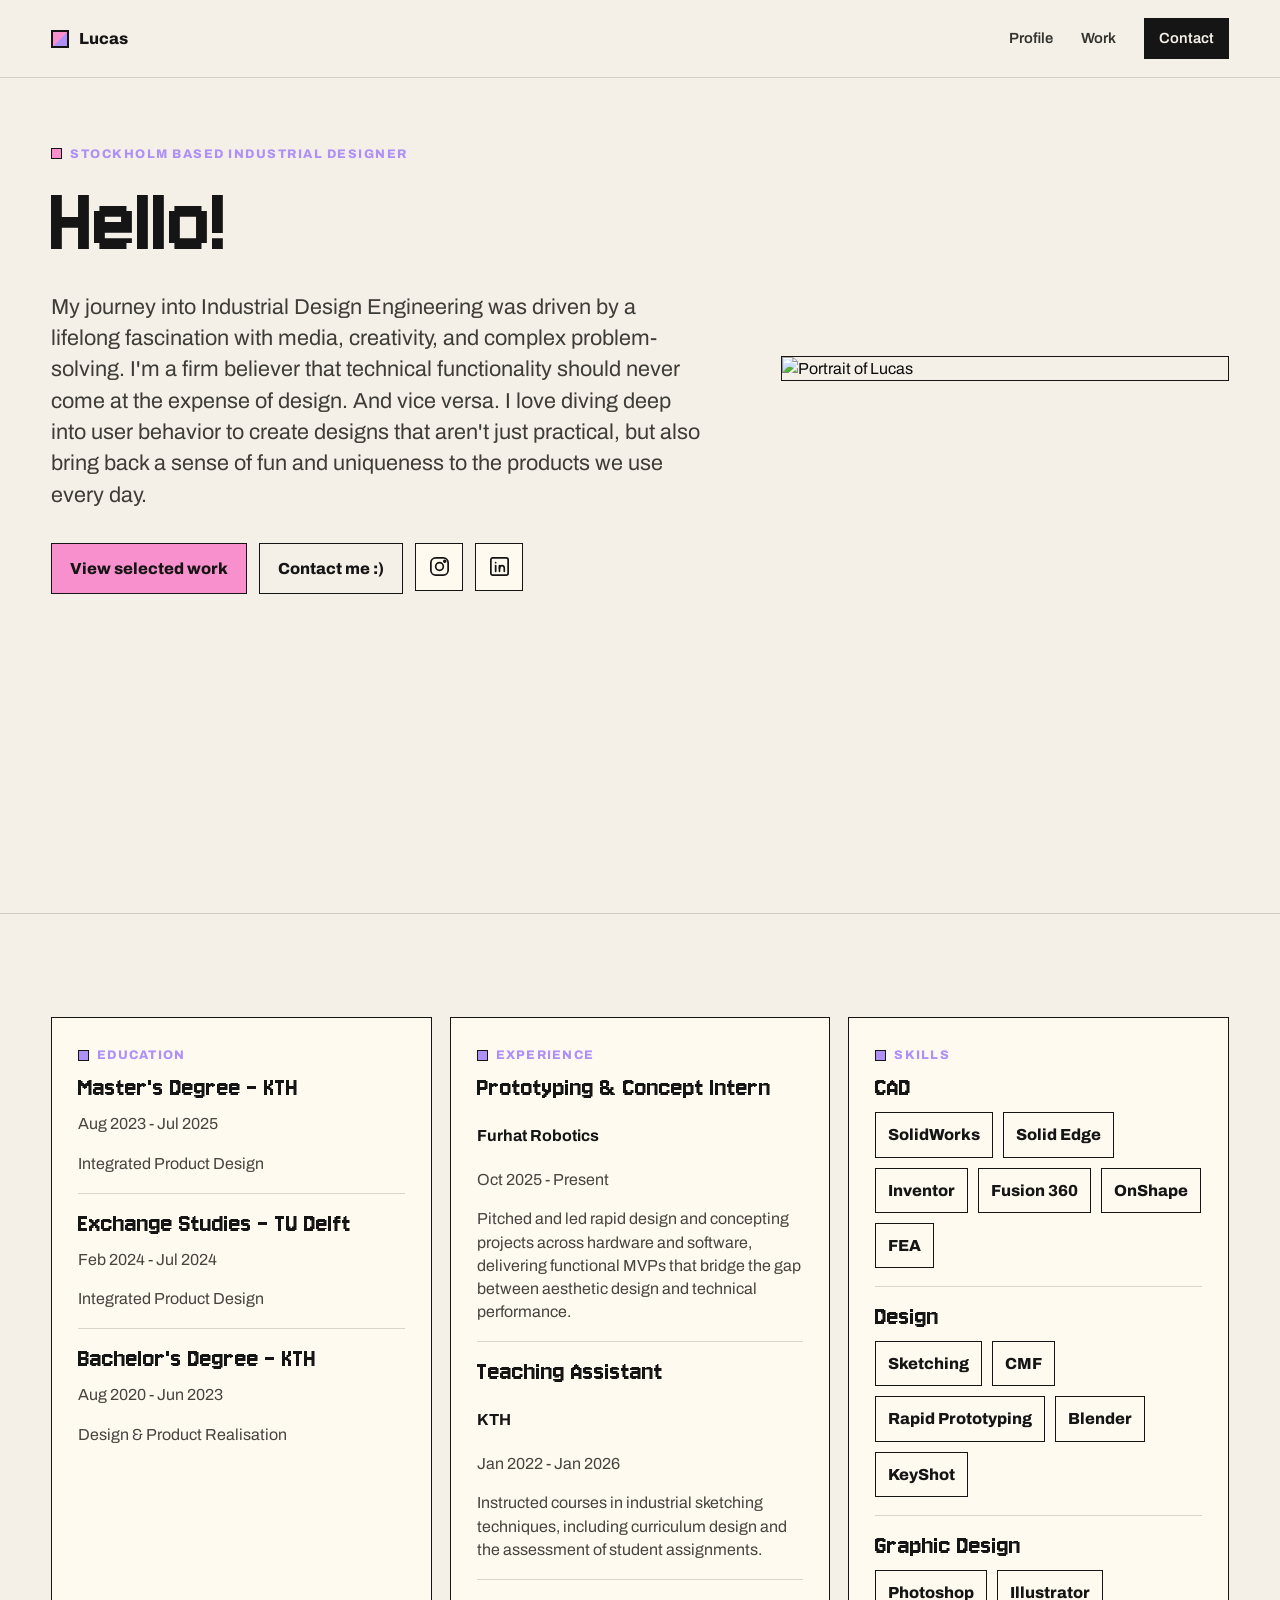
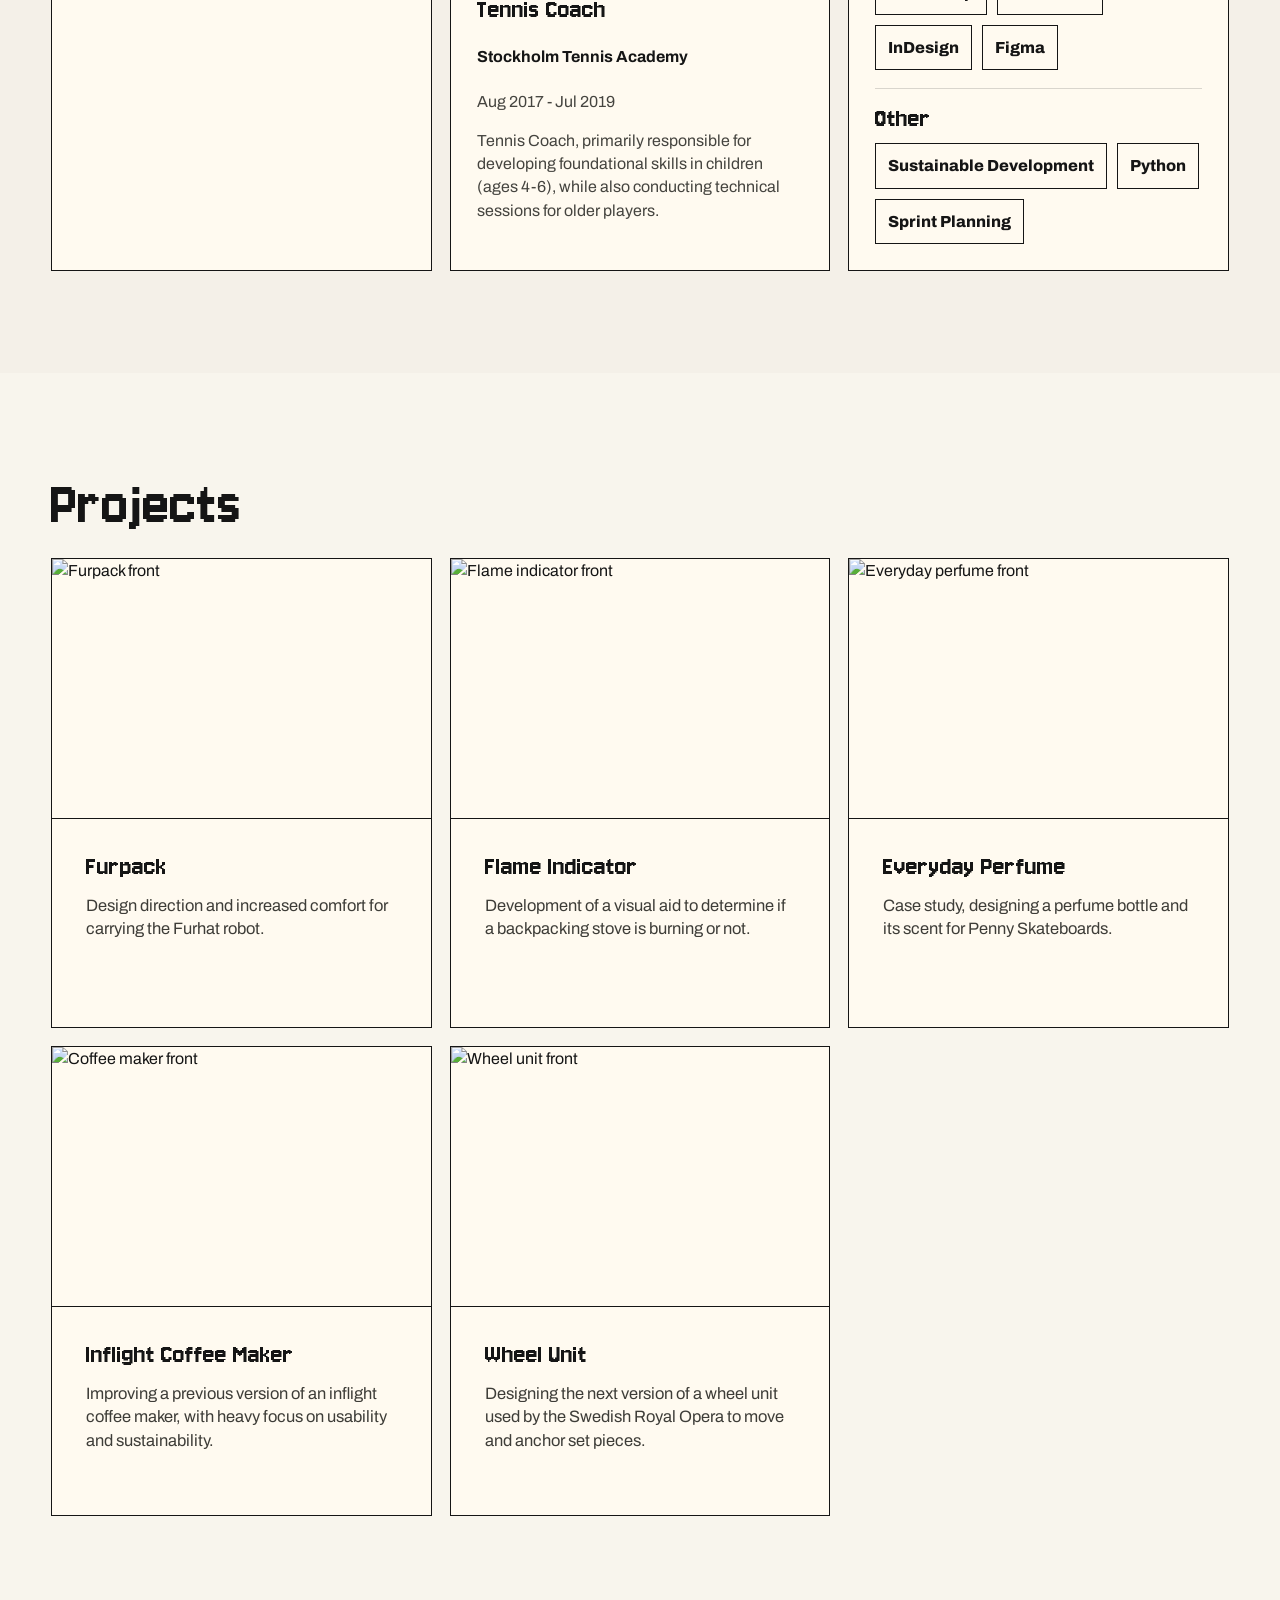
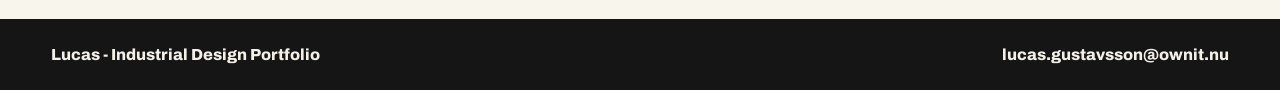
==== index.html @ bdc06ed4 "Add files via upload" ====
<!DOCTYPE html>
<html lang="en">
<head>
  <meta charset="UTF-8">
  <meta name="viewport" content="width=device-width, initial-scale=1.0">
  <title>Lucas | Industrial Design Portfolio</title>
  <meta name="description" content="Industrial design portfolio for Lucas, focused on product strategy, prototyping, CMF, manufacturability, and human-centered design.">
  <link rel="preconnect" href="https://fonts.googleapis.com">
  <link rel="preconnect" href="https://fonts.gstatic.com" crossorigin>
  <link href="https://fonts.googleapis.com/css2?family=Archivo:wght@400;500;600;700;800&family=Instrument+Serif:ital@0;1&family=Jersey+10&display=swap" rel="stylesheet">
  <link rel="stylesheet" href="style.css">
</head>
<body>
  <!-- Header: change the name, nav links, and contact email here. -->
  <header class="site-header" aria-label="Main navigation">
    <a class="brand" href="#top" aria-label="Lucas portfolio home">
      <span class="brand-mark"></span>
      Lucas
    </a>
    <nav>
      <a href="#profile">Profile</a>
      <a href="#work">Work</a>
      <a href="mailto:lucas.gustavsson@ownit.nu" class="nav-action">Contact</a>
    </nav>
  </header>

  <main id="top">
    <!-- Hero: main first impression. Edit the title, intro text, buttons, and portrait image here. -->
    <section class="hero" aria-labelledby="hero-title">
      <div class="hero-grid">
        <div class="hero-copy">
          <p class="eyebrow">Stockholm based industrial designer</p>
          <h1 id="hero-title">Hello!</h1>
          <p class="hero-text">
            My journey into Industrial Design Engineering was driven by a lifelong fascination with media,
            creativity, and complex problem-solving. I'm a firm believer that technical functionality should never
            come at the expense of design. And vice versa. I love diving deep into user behavior to create designs
            that aren't just practical, but also bring back a sense of fun and uniqueness to the products we use
            every day.
          </p>
          <div class="hero-actions" aria-label="Primary actions">
            <a class="button primary" href="#work">View selected work</a>
            <a class="button secondary" href="mailto:lucas.gustavsson@ownit.nu">Contact me :)</a>
            <!-- Social icons: replace href values with your real Instagram and LinkedIn URLs. -->
            <a class="icon-link" href="https://www.instagram.com/designswithlucas" target="_blank" rel="noreferrer" aria-label="Instagram profile">
              <svg viewBox="0 0 24 24" aria-hidden="true">
                <rect x="3" y="3" width="18" height="18" rx="5"></rect>
                <circle cx="12" cy="12" r="4"></circle>
                <circle cx="17.5" cy="6.5" r="1"></circle>
              </svg>
            </a>
            <a class="icon-link" href="https://www.linkedin.com/in/lucasgustavsson" target="_blank" rel="noreferrer" aria-label="LinkedIn profile">
              <svg viewBox="0 0 24 24" aria-hidden="true">
                <rect x="3" y="3" width="18" height="18" rx="2"></rect>
                <path d="M8 11v6"></path>
                <path d="M8 8v.01"></path>
                <path d="M12 17v-6"></path>
                <path d="M12 13.8c0-1.8 1.1-2.8 2.6-2.8 1.6 0 2.4 1 2.4 2.8V17"></path>
              </svg>
            </a>
          </div>
        </div>

        <figure class="portrait-stage">
          <img src="images/me.png" alt="Portrait of Lucas" class="portrait">
        </figure>
      </div>
    </section>

    <!-- Profile: duplicate or delete .resume-entry blocks to change education/experience items. -->
    <section class="profile-section" id="profile" aria-label="Profile">
      <article class="profile-group">
        <p class="entry-label">Education</p>
        <div class="entry-list">
          <!-- Education entry -->
          <div class="resume-entry">
            <h3>Master's Degree - KTH</h3>
            <p>Aug 2023 - Jul 2025</p>
            <p>Integrated Product Design</p>
          </div>
          <!-- Education entry -->
          <div class="resume-entry">
            <h3>Exchange Studies - TU Delft</h3>
            <p>Feb 2024 - Jul 2024</p>
            <p>Integrated Product Design</p>
          </div>
          <!-- Education entry -->
          <div class="resume-entry">
            <h3>Bachelor's Degree - KTH</h3>
            <p>Aug 2020 - Jun 2023</p>
            <p>Design & Product Realisation</p>
          </div>
        </div>
      </article>

      <article class="profile-group">
        <p class="entry-label">Experience</p>
        <div class="entry-list">
          <!-- Experience entry -->
          <div class="resume-entry">
            <h3>Prototyping & Concept Intern</h3>
            <h4>Furhat Robotics</h4>
            <p>Oct 2025 - Present</p>
            <p>Pitched and led rapid design and concepting 
projects across hardware and software, delivering 
functional MVPs that bridge the gap between 
aesthetic design and technical performance.</p>
          </div>
          <!-- Experience entry -->
          <div class="resume-entry">
            <h3>Teaching Assistant</h3>
            <h4>KTH</h4>
            <p>Jan 2022 - Jan 2026</p>
            <p>Instructed courses in industrial sketching techniques, 
including curriculum design and the assessment of 
student assignments.</p>
          </div>
          <!-- Experience entry -->
          <div class="resume-entry">
            <h3>Tennis Coach</h3>
            <h4>Stockholm Tennis Academy</h4>
            <p>Aug 2017 - Jul 2019</p>
            <p>Tennis Coach, primarily responsible for developing foundational skills in children (ages 4-6), while
              also conducting technical sessions for older players.</p>
          </div>
        </div>
      </article>

      <article class="profile-group">
        <p class="entry-label">Skills</p>
        <!-- Skills: duplicate a .skill-group to add a category, or edit the spans inside each group. -->
        <div class="skill-groups">
          <div class="skill-group">
            <h3>CAD</h3>
            <div class="skills">
              <span>SolidWorks</span>
              <span>Solid Edge</span>
              <span>Inventor</span>
              <span>Fusion 360</span>
              <span>OnShape</span>
              <span>FEA</span>
            </div>
          </div>

          <div class="skill-group">
            <h3>Design</h3>
            <div class="skills">
              <span>Sketching</span>
              <span>CMF</span>
              <span>Rapid Prototyping</span>
              <span>Blender</span>
              <span>KeyShot</span>
            </div>
          </div>

          <div class="skill-group">
            <h3>Graphic Design</h3>
            <div class="skills">
              <span>Photoshop</span>
              <span>Illustrator</span>
              <span>InDesign</span>
              <span>Figma</span>
            </div>
          </div>

          <div class="skill-group">
            <h3>Other</h3>
            <div class="skills">
              <span>Sustainable Development</span>
              <span>Python</span>
              <span>Sprint Planning</span>
            </div>
          </div>

        </div>
      </article>

    </section>

    <!-- Work: duplicate or remove one .project-card block to add or remove projects. -->
    <section class="section work-section" id="work" aria-label="Selected work">
      <div class="work-heading">
        <h2>Projects</h2>
      </div>
      <div class="project-list">
        <!-- Project card: update href, image src/alt, title, and summary together. -->
        <a class="project-card" href="furpack.html" aria-label="Open Project 01 case study">
          <img class="project-image" src="images/furpack-front.jpg" alt="Furpack front">
          <div class="project-content">
            <h3>Furpack</h3>
            <p>
              Design direction and increased comfort for carrying the Furhat robot.
            </p>
          </div>
        </a>

        <!-- Project card -->
        <a class="project-card" href="flame-indicator.html" aria-label="Open Project 02 case study">
          <img class="project-image" src="images/flame-front.png" alt="Flame indicator front">
          <div class="project-content">
            <h3>Flame Indicator</h3>
            <p>
              Development of a visual aid to determine if a backpacking stove is burning or not.
            </p>
          </div>
        </a>

        <!-- Project card -->
        <a class="project-card" href="everyday-perfume.html" aria-label="Open Project 03 case study">
          <img class="project-image" src="images/perfume-front.png" alt="Everyday perfume front">
          <div class="project-content">
            <h3>Everyday Perfume</h3>
            <p>
              Case study, designing a perfume bottle and its scent for Penny Skateboards.
            </p>
          </div>
        </a>

        <!-- Project card -->
        <a class="project-card" href="coffee-maker.html" aria-label="Open Project 04 case study">
          <img class="project-image" src="images/cofee-front.png" alt="Coffee maker front">
          <div class="project-content">
            <h3>Inflight Coffee Maker</h3>
            <p>
              Improving a previous version of an inflight coffee maker, with heavy focus on usability and sustainability.
            </p>
          </div>
        </a>

        <!-- Project card -->
        <a class="project-card" href="wheel-unit.html" aria-label="Open Project 05 case study">
          <img class="project-image" src="images/wheel-front.png" alt="Wheel unit front">
          <div class="project-content">
            <h3>Wheel Unit</h3>
            <p>
              Designing the next version of a wheel unit used by the Swedish Royal Opera to move and anchor set pieces.
            </p>
          </div>
        </a>
        <!-- End repeatable project cards. -->
      </div>
    </section>
  </main>

  <footer class="site-footer">
    <p>Lucas - Industrial Design Portfolio</p>
    <a href="mailto:lucas.gustavsson@ownit.nu">lucas.gustavsson@ownit.nu</a>
  </footer>
</body>
</html>
---- style.css ----
:root {
  /* Site colors. Change these variables to adjust the whole visual style quickly. */
  --ink: #151515;
  --muted: #62615d;
  --paper: #f4f0e8;
  --panel: #fffaf0;
  --line: #24231f;
  --steel: #d7dee0;
  --blue: #2457a6;
  --green: #4f7d54;
  --gold: #c89234;
  --pink-pop: #F790CC;
  --violet-pop: #AF90F7;
  --shadow: 0 24px 70px rgba(24, 24, 20, 0.15);
}

* {
  box-sizing: border-box;
}

html {
  scroll-behavior: smooth;
}

body {
  margin: 0;
  background: var(--paper);
  color: var(--ink);
  font-family: "Archivo", Arial, sans-serif;
  line-height: 1.45;
}

img {
  display: block;
  max-width: 100%;
}

a {
  color: inherit;
  text-decoration: none;
}

/* Header and navigation */
.site-header {
  position: sticky;
  top: 0;
  z-index: 10;
  display: flex;
  align-items: center;
  justify-content: space-between;
  gap: 24px;
  padding: 18px clamp(18px, 4vw, 56px);
  background: rgba(244, 240, 232, 0.88);
  border-bottom: 1px solid rgba(21, 21, 21, 0.14);
  backdrop-filter: blur(16px);
}

.brand,
nav {
  display: flex;
  align-items: center;
}

.brand {
  gap: 10px;
  font-weight: 800;
  letter-spacing: 0;
}

.brand-mark {
  width: 18px;
  height: 18px;
  background: linear-gradient(135deg, var(--pink-pop) 0 50%, var(--violet-pop) 50% 100%);
  border: 2px solid var(--ink);
}

nav {
  gap: clamp(12px, 3vw, 28px);
  color: #34332f;
  font-size: 0.92rem;
  font-weight: 600;
}

.nav-action {
  padding: 9px 14px;
  border: 1px solid var(--ink);
  background: var(--ink);
  color: var(--paper);
  transition: transform 180ms ease, box-shadow 180ms ease;
}

.nav-action:hover,
.nav-action:focus-visible {
  transform: translate(-4px, -4px);
  box-shadow: 8px 8px 0 var(--violet-pop);
}

/* Hero section */
.hero {
  min-height: calc(100vh - 65px);
  padding: clamp(28px, 5vw, 72px) clamp(18px, 4vw, 56px) 0;
}

.hero-grid {
  display: grid;
  grid-template-columns: minmax(0, 1.05fr) minmax(300px, 0.72fr);
  gap: clamp(32px, 6vw, 84px);
  align-items: center;
  max-width: 1320px;
  width: 100%;
  margin: 0 auto;
}

.eyebrow {
  display: inline-flex;
  align-items: center;
  gap: 8px;
  margin: 0 0 14px;
  color: var(--violet-pop);
  font-size: 0.78rem;
  font-weight: 800;
  letter-spacing: 0.12em;
  text-transform: uppercase;
}

.eyebrow::before {
  content: "";
  width: 9px;
  height: 9px;
  background: var(--pink-pop);
  border: 1px solid var(--ink);
}

h1,
h2,
h3,
p {
  margin-top: 0;
}

h1 {
  max-width: 920px;
  margin-bottom: 24px;
  font-family: "Jersey 10", "Archivo", Arial, sans-serif;
  font-weight: 400;
  font-size: clamp(3.2rem, 7.9vw, 8.5rem);
  line-height: 0.9;
  letter-spacing: 0;
}

h2 {
  max-width: 760px;
  margin-bottom: 0;
  font-family: "Jersey 10", "Archivo", Arial, sans-serif;
  font-weight: 400;
  font-size: clamp(2.3rem, 5vw, 5.8rem);
  line-height: 0.92;
  letter-spacing: 0;
}

h3 {
  margin-bottom: 12px;
  font-family: "Jersey 10", "Archivo", Arial, sans-serif;
  font-weight: 400;
  font-size: clamp(1.35rem, 2.2vw, 2.1rem);
  line-height: 1;
  letter-spacing: 0;
}

.hero-text {
  max-width: 660px;
  color: #3d3c37;
  font-size: clamp(1.05rem, 1.7vw, 1.35rem);
}

.hero-actions {
  display: flex;
  flex-wrap: wrap;
  gap: 12px;
  margin-top: 32px;
}

.button {
  display: inline-flex;
  align-items: center;
  justify-content: center;
  min-height: 48px;
  padding: 13px 18px;
  border: 1px solid var(--ink);
  font-weight: 800;
  transition: transform 180ms ease, box-shadow 180ms ease;
}

.button.primary {
  background: var(--pink-pop);
}

.button.secondary {
  background: transparent;
}

.button:hover,
.button:focus-visible {
  transform: translate(-4px, -4px);
  box-shadow: 8px 8px 0 var(--ink);
}

.icon-link {
  display: inline-flex;
  align-items: center;
  justify-content: center;
  width: 48px;
  height: 48px;
  border: 1px solid var(--ink);
  background: var(--panel);
  transition: transform 180ms ease, box-shadow 180ms ease, background 180ms ease, color 180ms ease;
}

.icon-link svg {
  width: 23px;
  height: 23px;
  fill: none;
  stroke: currentColor;
  stroke-width: 1.8;
  stroke-linecap: round;
  stroke-linejoin: round;
}

.icon-link:hover,
.icon-link:focus-visible {
  transform: translate(-4px, -4px);
  box-shadow: 8px 8px 0 var(--ink);
}

/* Portrait image: border only. No background, caption, or decorative text. */
.portrait-stage {
  margin: 0;
  display: grid;
  align-items: end;
  border: 1px solid var(--ink);
  overflow: hidden;
}

.portrait {
  width: min(100%, 620px);
  justify-self: center;
  filter: saturate(0.95) contrast(1.08);
}

/* Shared section spacing */
.section,
.profile-section {
  padding: clamp(54px, 8vw, 118px) clamp(18px, 4vw, 56px);
}

.profile-section {
  max-width: 1320px;
  margin: 0 auto;
}

/* Work/project grid. Uses auto-fit so adding/removing cards does not require CSS changes. */
.work-section {
  background: #f8f5ed;
}

.work-heading {
  max-width: 1320px;
  margin: 0 auto 24px;
}

.project-list {
  display: grid;
  grid-template-columns: repeat(auto-fit, minmax(min(100%, 310px), 1fr));
  gap: 18px;
  max-width: 1320px;
  margin: 0 auto;
}

.project-card {
  display: grid;
  grid-template-rows: 260px auto;
  min-height: 470px;
  border: 1px solid var(--ink);
  background: var(--panel);
  transition: transform 180ms ease, box-shadow 180ms ease;
}

.project-card:hover,
.project-card:focus-visible {
  transform: translate(-4px, -4px);
  box-shadow: 8px 8px 0 var(--ink);
}

.project-image {
  width: 100%;
  height: 100%;
  object-fit: cover;
  border-bottom: 1px solid var(--ink);
}

.project-content {
  padding: clamp(20px, 3vw, 34px);
}

.project-content p {
  color: #3e3d38;
  font-size: 1.03rem;
}

/* Profile cards */
.profile-section {
  display: grid;
  grid-template-columns: repeat(auto-fit, minmax(min(100%, 280px), 1fr));
  gap: 18px;
  border-top: 1px solid rgba(21, 21, 21, 0.16);
}

.profile-group {
  min-height: 260px;
  padding: clamp(18px, 2.4vw, 26px);
  border: 1px solid var(--ink);
  background: var(--panel);
}

.entry-label {
  display: inline-flex;
  align-items: center;
  gap: 8px;
  margin-bottom: 10px;
  color: var(--violet-pop);
  font-size: 0.78rem;
  font-weight: 800;
  letter-spacing: 0.1em;
  text-transform: uppercase;
}

.entry-label::before {
  content: "";
  width: 9px;
  height: 9px;
  background: var(--violet-pop);
  border: 1px solid var(--ink);
}

.entry-list {
  display: grid;
  gap: 18px;
}

.resume-entry {
  padding-top: 16px;
  border-top: 1px solid rgba(21, 21, 21, 0.16);
}

.resume-entry:first-child {
  padding-top: 0;
  border-top: 0;
}

.resume-entry h3 {
  margin-bottom: 10px;
}

.resume-entry p {
  color: #45443f;
}

.resume-entry p:last-child {
  margin-bottom: 0;
}

.skill-groups {
  display: grid;
  gap: 18px;
}

.skill-group {
  padding-top: 16px;
  border-top: 1px solid rgba(21, 21, 21, 0.16);
}

.skill-group:first-child {
  padding-top: 0;
  border-top: 0;
}

.skill-group h3 {
  margin-bottom: 10px;
}

.skills {
  display: flex;
  flex-wrap: wrap;
  gap: 10px;
  margin-top: 0;
}

.skills span {
  padding: 10px 12px;
  border: 1px solid var(--ink);
  background: var(--panel);
  font-weight: 800;
}

/* Footer */
.site-footer {
  display: flex;
  align-items: center;
  justify-content: space-between;
  gap: 18px;
  padding: 24px clamp(18px, 4vw, 56px);
  background: var(--ink);
  color: var(--paper);
  font-weight: 800;
}

.site-footer p {
  margin: 0;
}

/* Individual project pages */
.project-page {
  padding: clamp(34px, 6vw, 84px) clamp(18px, 4vw, 56px);
}

.project-hero {
  display: grid;
  grid-template-columns: minmax(0, 0.85fr) minmax(300px, 1fr);
  gap: clamp(28px, 6vw, 84px);
  align-items: end;
  max-width: 1320px;
  margin: 0 auto;
}

.project-hero h1 {
  margin-bottom: 18px;
}

.project-hero p {
  color: #45443f;
  font-size: clamp(1.08rem, 1.8vw, 1.35rem);
}

.project-hero img {
  width: 100%;
  border: 1px solid var(--ink);
  background: var(--panel);
  box-shadow: var(--shadow);
}

.project-summary {
  max-width: 1320px;
  margin: 30px auto 0;
  padding: clamp(18px, 3vw, 30px);
  border: 1px solid var(--ink);
  background: var(--panel);
}

.project-summary p {
  max-width: 980px;
  margin-bottom: 0;
  color: #45443f;
  font-size: clamp(1.05rem, 1.6vw, 1.25rem);
}

.case-template {
  display: grid;
  grid-template-columns: repeat(3, 1fr);
  gap: 18px;
  max-width: 1320px;
  margin: 54px auto 0;
}

.case-template article {
  min-height: 260px;
  padding: clamp(20px, 3vw, 30px);
  border: 1px solid var(--ink);
  background: var(--panel);
}

.case-template p {
  color: #45443f;
}

.case-template p:last-child {
  margin-bottom: 0;
}

.case-template.wide {
  grid-template-columns: repeat(auto-fit, minmax(min(100%, 300px), 1fr));
}

/* Case-study images inside article cards.
   Use .case-media for one image, .two-up for two columns, and .three-up for denser galleries. */
.case-media {
  display: grid;
  grid-template-columns: 1fr;
  gap: 12px;
  margin-top: 22px;
}

.case-media.two-up,
.case-media.three-up {
  grid-template-columns: repeat(2, 1fr);
}

.case-media figure {
  margin: 0;
}

.case-media img {
  width: 100%;
  aspect-ratio: 4 / 3;
  object-fit: cover;
  border: 1px solid var(--ink);
  background: var(--paper);
}

.case-media figcaption {
  margin-top: 7px;
  color: var(--muted);
  font-size: 0.82rem;
  line-height: 1.3;
}

/* Image-led case study layout for project pages where visuals should dominate. */
.case-story {
  display: grid;
  gap: clamp(34px, 6vw, 76px);
  max-width: 1320px;
  margin: clamp(44px, 7vw, 92px) auto 0;
}

.case-section {
  display: grid;
  grid-template-columns: minmax(220px, 0.38fr) minmax(0, 1fr);
  gap: clamp(20px, 4vw, 48px);
  align-items: start;
}

.case-section.media-stack {
  grid-template-columns: minmax(220px, 0.32fr) minmax(0, 1fr);
}

.case-section.reverse {
  grid-template-columns: minmax(0, 1fr) minmax(220px, 0.38fr);
}

.case-section.reverse .case-copy {
  order: 2;
}

.case-copy {
  position: sticky;
  top: 96px;
  padding-top: 4px;
}

.case-copy h2 {
  margin-bottom: 16px;
  font-size: clamp(2.3rem, 4.6vw, 5rem);
}

.case-copy p:not(.eyebrow) {
  color: #45443f;
  font-size: clamp(1rem, 1.4vw, 1.18rem);
}

.case-copy-stack {
  display: grid;
  gap: 22px;
}

.case-note {
  padding-top: 18px;
  border-top: 1px solid rgba(21, 21, 21, 0.16);
}

.case-note:first-child {
  padding-top: 0;
  border-top: 0;
}

.case-gallery {
  display: grid;
  grid-template-columns: 1fr;
  gap: 16px;
}

.case-gallery.stacked {
  gap: clamp(18px, 3vw, 30px);
}

.case-gallery.two-up {
  grid-template-columns: repeat(2, 1fr);
}

.case-gallery.three-up {
  grid-template-columns: repeat(3, 1fr);
}

.case-gallery figure {
  margin: 0;
}

.case-gallery img {
  width: 100%;
  min-height: clamp(420px, 52vw, 720px);
  object-fit: cover;
  border: 1px solid var(--ink);
  background: var(--panel);
}

.case-gallery.two-up img {
  min-height: clamp(340px, 38vw, 560px);
}

.case-gallery.three-up img {
  min-height: clamp(260px, 28vw, 430px);
}

.case-gallery figure.natural img {
  height: auto;
  min-height: 0;
  object-fit: contain;
}

.case-gallery figure.wide-shot img {
  aspect-ratio: 16 / 9;
  min-height: 0;
}

.case-gallery figure.tall-shot img {
  aspect-ratio: 3 / 4;
  min-height: 0;
}

.case-gallery figcaption {
  max-width: 42rem;
  margin-top: 8px;
  color: var(--muted);
  font-size: 0.86rem;
}

.case-wide-section {
  display: grid;
  gap: 18px;
}

.case-wide-copy {
  width: 100%;
}

.case-wide-copy h2 {
  margin-bottom: 12px;
  font-size: clamp(2.3rem, 4.6vw, 5rem);
}

.case-wide-copy p:not(.eyebrow) {
  color: #45443f;
  font-size: clamp(1rem, 1.4vw, 1.18rem);
}

.case-wide-section figure {
  margin: 0;
}

.case-wide-section img {
  width: 100%;
  max-height: 760px;
  object-fit: cover;
  border: 1px solid var(--ink);
}

.case-wide-section figcaption {
  margin-top: 8px;
  color: var(--muted);
  font-size: 0.86rem;
}

.back-link {
  display: inline-flex;
  margin-bottom: 28px;
  font-weight: 800;
}

/* Tablet layout */
@media (max-width: 900px) {
  .site-header {
    align-items: flex-start;
  }

  nav {
    justify-content: flex-end;
    flex-wrap: wrap;
  }

  .hero {
    min-height: auto;
  }

  .hero-grid,
  .project-list {
    grid-template-columns: 1fr;
  }

  .profile-section {
    grid-template-columns: 1fr;
  }

  .project-hero,
  .case-template {
    grid-template-columns: 1fr;
  }

  .case-section,
  .case-section.media-stack,
  .case-section.reverse {
    grid-template-columns: 1fr;
  }

  .case-section.reverse .case-copy {
    order: 0;
  }

  .case-copy {
    position: static;
  }

  .case-gallery.three-up {
    grid-template-columns: repeat(2, 1fr);
  }
}

/* Mobile layout */
@media (max-width: 620px) {
  .site-header {
    position: static;
  }

  nav {
    gap: 10px;
    font-size: 0.84rem;
  }

  .nav-action {
    padding: 7px 10px;
  }

  h1 {
    font-size: clamp(2.8rem, 16vw, 5rem);
  }

  .button {
    width: 100%;
  }

  .project-card {
    min-height: auto;
  }

  .case-media.two-up,
  .case-media.three-up {
    grid-template-columns: 1fr;
  }

  .case-gallery.two-up,
  .case-gallery.three-up {
    grid-template-columns: 1fr;
  }

  .case-gallery img,
  .case-gallery.two-up img,
  .case-gallery.three-up img {
    min-height: 280px;
  }

  .site-footer {
    align-items: flex-start;
    flex-direction: column;
  }
}
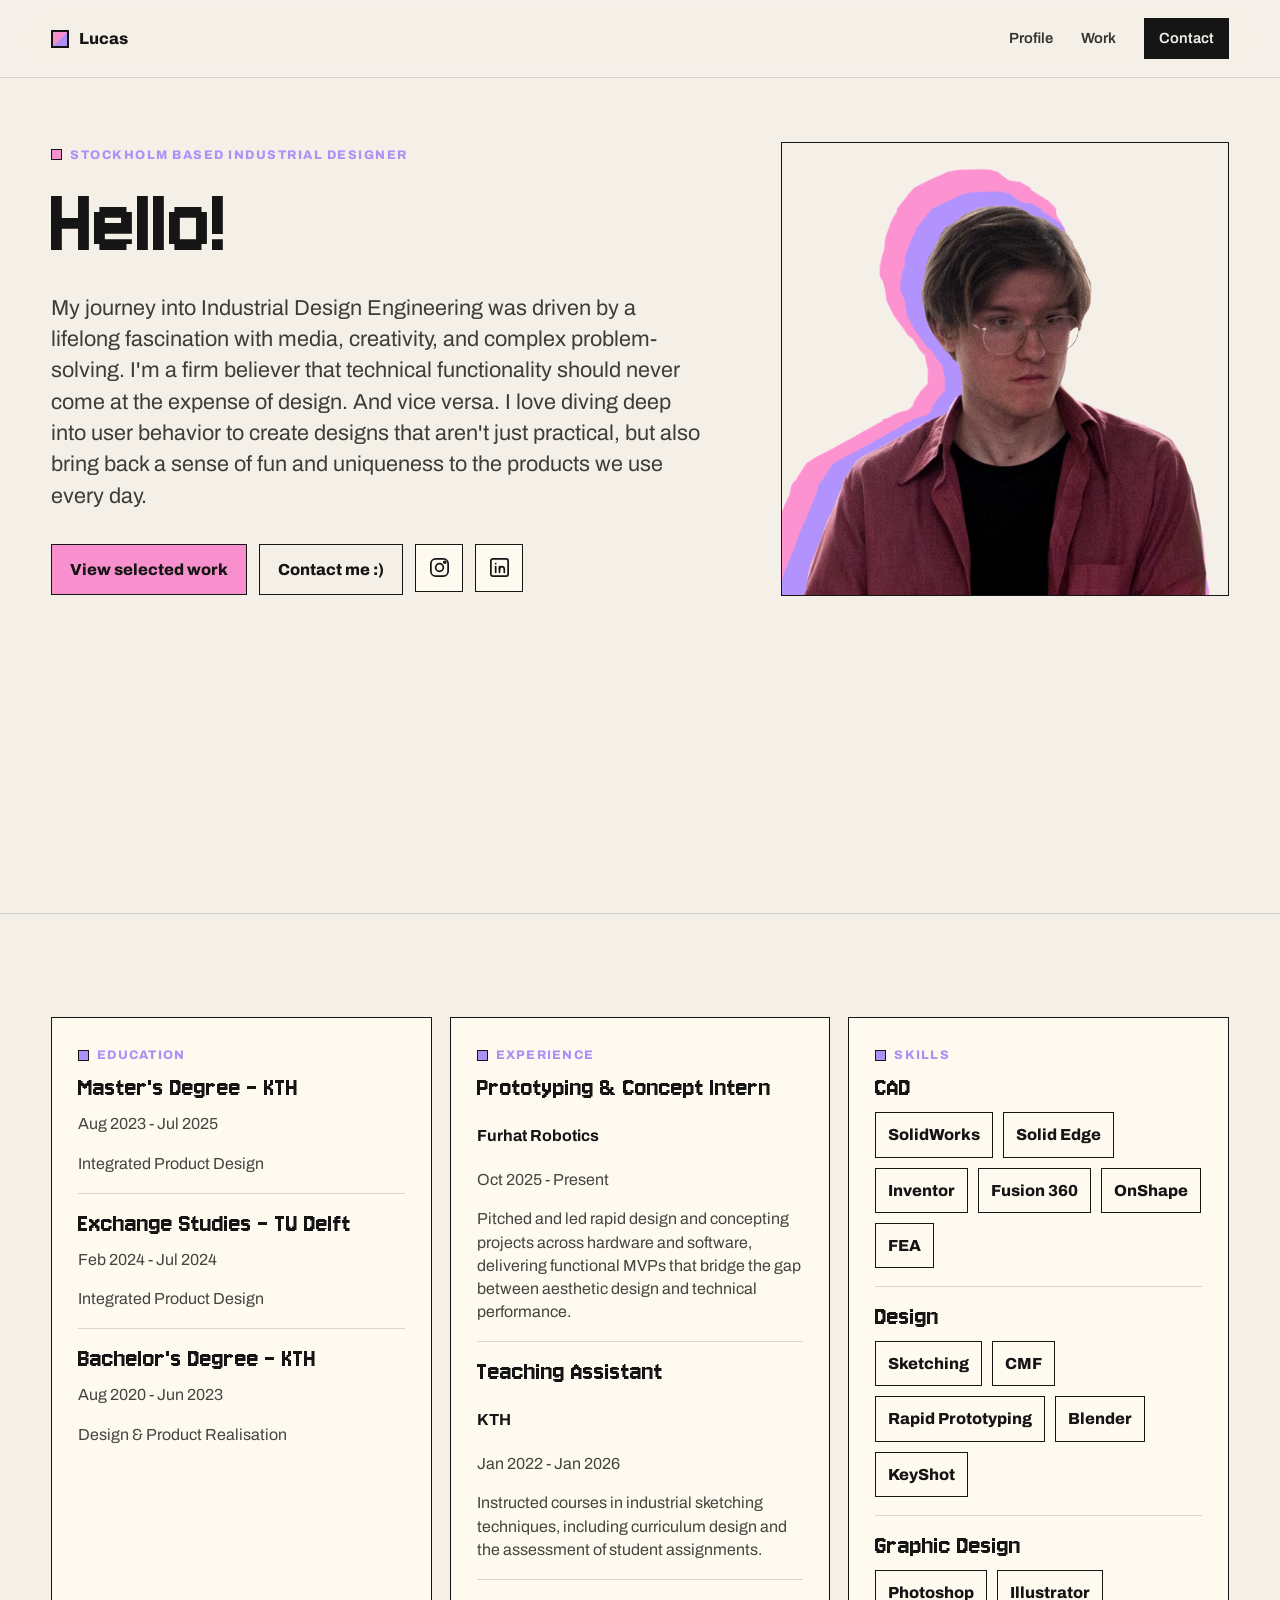
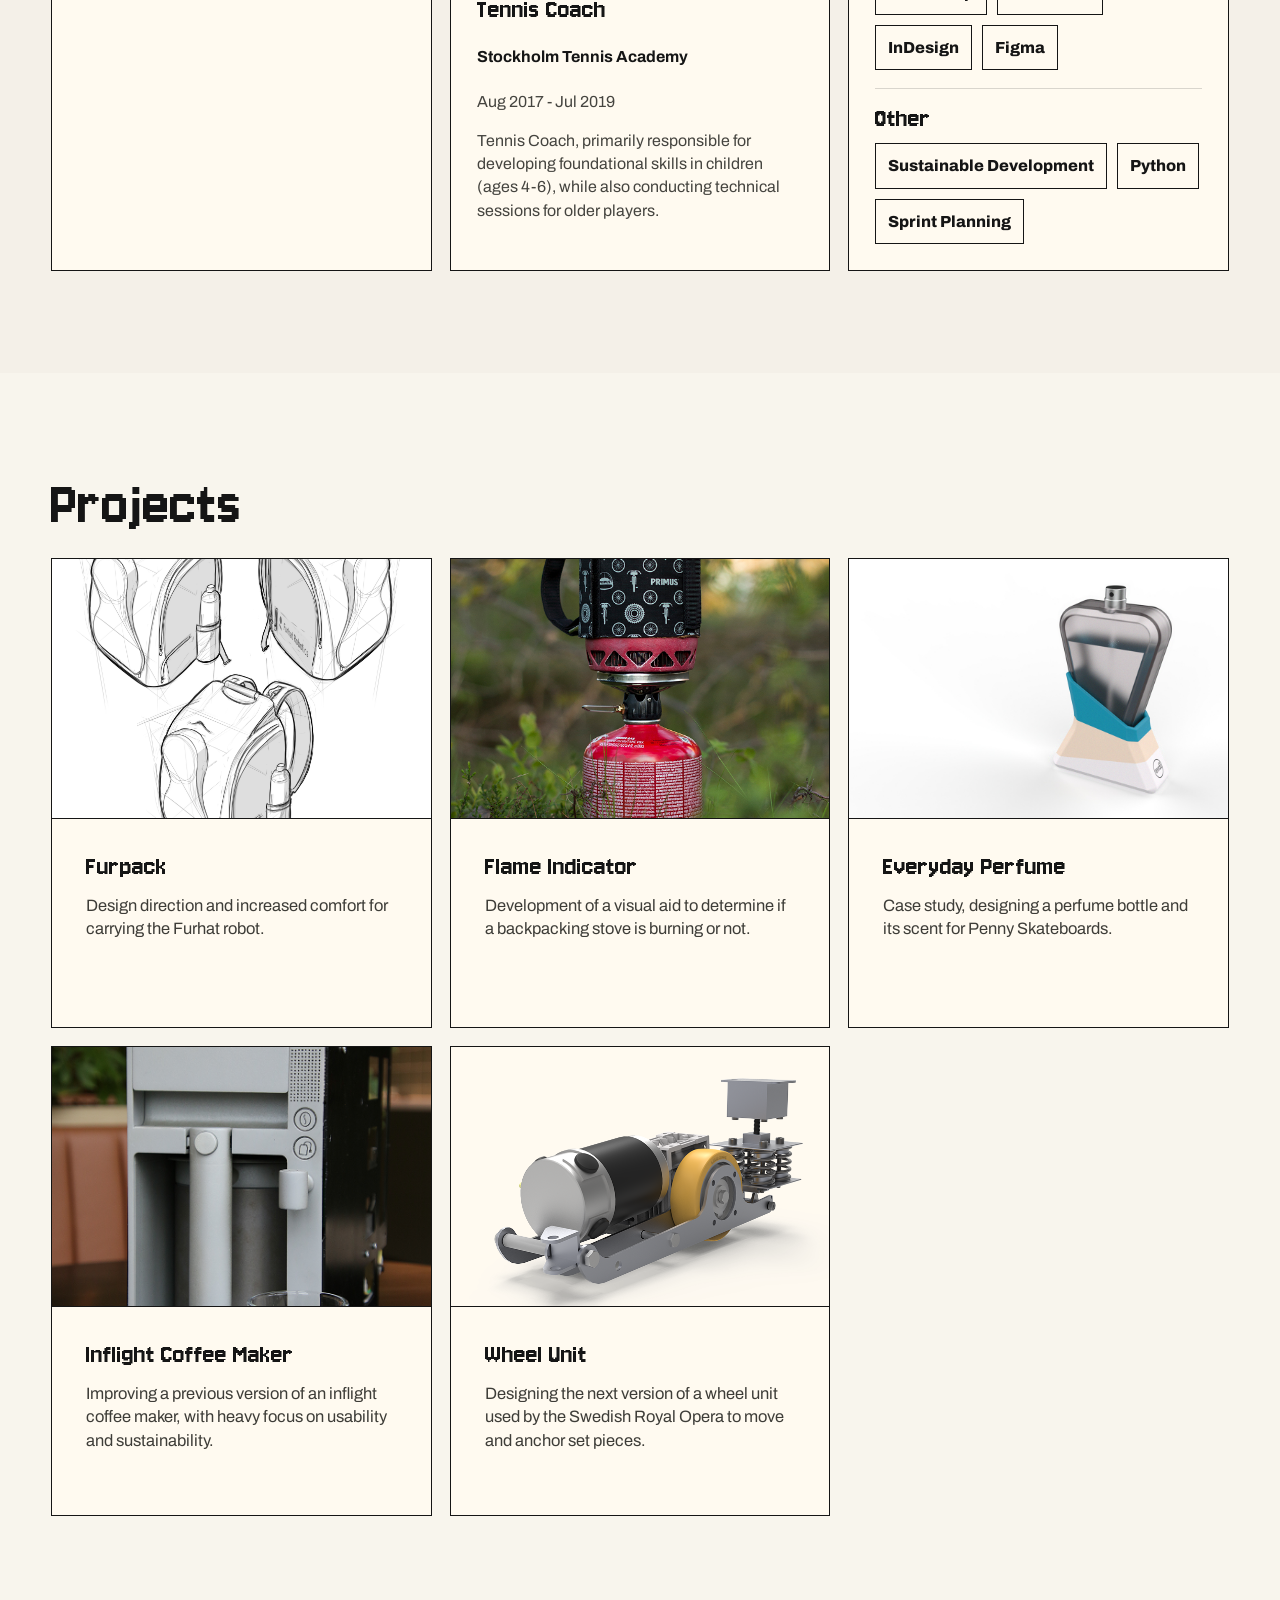
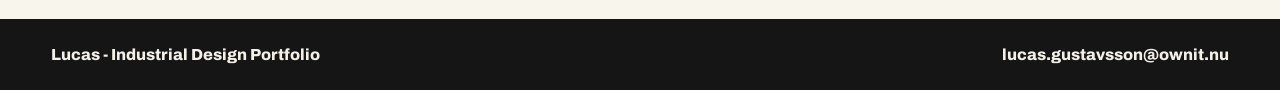
==== commit ebdd04c0: "Upload website" ====
--- a/index.html
+++ b/index.html
@@ -1,250 +1,250 @@
-<!DOCTYPE html>
-<html lang="en">
-<head>
-  <meta charset="UTF-8">
-  <meta name="viewport" content="width=device-width, initial-scale=1.0">
-  <title>Lucas | Industrial Design Portfolio</title>
-  <meta name="description" content="Industrial design portfolio for Lucas, focused on product strategy, prototyping, CMF, manufacturability, and human-centered design.">
-  <link rel="preconnect" href="https://fonts.googleapis.com">
-  <link rel="preconnect" href="https://fonts.gstatic.com" crossorigin>
-  <link href="https://fonts.googleapis.com/css2?family=Archivo:wght@400;500;600;700;800&family=Instrument+Serif:ital@0;1&family=Jersey+10&display=swap" rel="stylesheet">
-  <link rel="stylesheet" href="style.css">
-</head>
-<body>
-  <!-- Header: change the name, nav links, and contact email here. -->
-  <header class="site-header" aria-label="Main navigation">
-    <a class="brand" href="#top" aria-label="Lucas portfolio home">
-      <span class="brand-mark"></span>
-      Lucas
-    </a>
-    <nav>
-      <a href="#profile">Profile</a>
-      <a href="#work">Work</a>
-      <a href="mailto:lucas.gustavsson@ownit.nu" class="nav-action">Contact</a>
-    </nav>
-  </header>
-
-  <main id="top">
-    <!-- Hero: main first impression. Edit the title, intro text, buttons, and portrait image here. -->
-    <section class="hero" aria-labelledby="hero-title">
-      <div class="hero-grid">
-        <div class="hero-copy">
-          <p class="eyebrow">Stockholm based industrial designer</p>
-          <h1 id="hero-title">Hello!</h1>
-          <p class="hero-text">
-            My journey into Industrial Design Engineering was driven by a lifelong fascination with media,
-            creativity, and complex problem-solving. I'm a firm believer that technical functionality should never
-            come at the expense of design. And vice versa. I love diving deep into user behavior to create designs
-            that aren't just practical, but also bring back a sense of fun and uniqueness to the products we use
-            every day.
-          </p>
-          <div class="hero-actions" aria-label="Primary actions">
-            <a class="button primary" href="#work">View selected work</a>
-            <a class="button secondary" href="mailto:lucas.gustavsson@ownit.nu">Contact me :)</a>
-            <!-- Social icons: replace href values with your real Instagram and LinkedIn URLs. -->
-            <a class="icon-link" href="https://www.instagram.com/designswithlucas" target="_blank" rel="noreferrer" aria-label="Instagram profile">
-              <svg viewBox="0 0 24 24" aria-hidden="true">
-                <rect x="3" y="3" width="18" height="18" rx="5"></rect>
-                <circle cx="12" cy="12" r="4"></circle>
-                <circle cx="17.5" cy="6.5" r="1"></circle>
-              </svg>
-            </a>
-            <a class="icon-link" href="https://www.linkedin.com/in/lucasgustavsson" target="_blank" rel="noreferrer" aria-label="LinkedIn profile">
-              <svg viewBox="0 0 24 24" aria-hidden="true">
-                <rect x="3" y="3" width="18" height="18" rx="2"></rect>
-                <path d="M8 11v6"></path>
-                <path d="M8 8v.01"></path>
-                <path d="M12 17v-6"></path>
-                <path d="M12 13.8c0-1.8 1.1-2.8 2.6-2.8 1.6 0 2.4 1 2.4 2.8V17"></path>
-              </svg>
-            </a>
-          </div>
-        </div>
-
-        <figure class="portrait-stage">
-          <img src="images/me.png" alt="Portrait of Lucas" class="portrait">
-        </figure>
-      </div>
-    </section>
-
-    <!-- Profile: duplicate or delete .resume-entry blocks to change education/experience items. -->
-    <section class="profile-section" id="profile" aria-label="Profile">
-      <article class="profile-group">
-        <p class="entry-label">Education</p>
-        <div class="entry-list">
-          <!-- Education entry -->
-          <div class="resume-entry">
-            <h3>Master's Degree - KTH</h3>
-            <p>Aug 2023 - Jul 2025</p>
-            <p>Integrated Product Design</p>
-          </div>
-          <!-- Education entry -->
-          <div class="resume-entry">
-            <h3>Exchange Studies - TU Delft</h3>
-            <p>Feb 2024 - Jul 2024</p>
-            <p>Integrated Product Design</p>
-          </div>
-          <!-- Education entry -->
-          <div class="resume-entry">
-            <h3>Bachelor's Degree - KTH</h3>
-            <p>Aug 2020 - Jun 2023</p>
-            <p>Design & Product Realisation</p>
-          </div>
-        </div>
-      </article>
-
-      <article class="profile-group">
-        <p class="entry-label">Experience</p>
-        <div class="entry-list">
-          <!-- Experience entry -->
-          <div class="resume-entry">
-            <h3>Prototyping & Concept Intern</h3>
-            <h4>Furhat Robotics</h4>
-            <p>Oct 2025 - Present</p>
-            <p>Pitched and led rapid design and concepting 
-projects across hardware and software, delivering 
-functional MVPs that bridge the gap between 
-aesthetic design and technical performance.</p>
-          </div>
-          <!-- Experience entry -->
-          <div class="resume-entry">
-            <h3>Teaching Assistant</h3>
-            <h4>KTH</h4>
-            <p>Jan 2022 - Jan 2026</p>
-            <p>Instructed courses in industrial sketching techniques, 
-including curriculum design and the assessment of 
-student assignments.</p>
-          </div>
-          <!-- Experience entry -->
-          <div class="resume-entry">
-            <h3>Tennis Coach</h3>
-            <h4>Stockholm Tennis Academy</h4>
-            <p>Aug 2017 - Jul 2019</p>
+<!DOCTYPE html>
+<html lang="en">
+<head>
+  <meta charset="UTF-8">
+  <meta name="viewport" content="width=device-width, initial-scale=1.0">
+  <title>Lucas | Industrial Design Portfolio</title>
+  <meta name="description" content="Industrial design portfolio for Lucas, focused on product strategy, prototyping, CMF, manufacturability, and human-centered design.">
+  <link rel="preconnect" href="https://fonts.googleapis.com">
+  <link rel="preconnect" href="https://fonts.gstatic.com" crossorigin>
+  <link href="https://fonts.googleapis.com/css2?family=Archivo:wght@400;500;600;700;800&family=Instrument+Serif:ital@0;1&family=Jersey+10&display=swap" rel="stylesheet">
+  <link rel="stylesheet" href="style.css">
+</head>
+<body>
+  <!-- Header: change the name, nav links, and contact email here. -->
+  <header class="site-header" aria-label="Main navigation">
+    <a class="brand" href="#top" aria-label="Lucas portfolio home">
+      <span class="brand-mark"></span>
+      Lucas
+    </a>
+    <nav>
+      <a href="#profile">Profile</a>
+      <a href="#work">Work</a>
+      <a href="mailto:lucas.gustavsson@ownit.nu" class="nav-action">Contact</a>
+    </nav>
+  </header>
+
+  <main id="top">
+    <!-- Hero: main first impression. Edit the title, intro text, buttons, and portrait image here. -->
+    <section class="hero" aria-labelledby="hero-title">
+      <div class="hero-grid">
+        <div class="hero-copy">
+          <p class="eyebrow">Stockholm based industrial designer</p>
+          <h1 id="hero-title">Hello!</h1>
+          <p class="hero-text">
+            My journey into Industrial Design Engineering was driven by a lifelong fascination with media,
+            creativity, and complex problem-solving. I'm a firm believer that technical functionality should never
+            come at the expense of design. And vice versa. I love diving deep into user behavior to create designs
+            that aren't just practical, but also bring back a sense of fun and uniqueness to the products we use
+            every day.
+          </p>
+          <div class="hero-actions" aria-label="Primary actions">
+            <a class="button primary" href="#work">View selected work</a>
+            <a class="button secondary" href="mailto:lucas.gustavsson@ownit.nu">Contact me :)</a>
+            <!-- Social icons: replace href values with your real Instagram and LinkedIn URLs. -->
+            <a class="icon-link" href="https://www.instagram.com/designswithlucas" target="_blank" rel="noreferrer" aria-label="Instagram profile">
+              <svg viewBox="0 0 24 24" aria-hidden="true">
+                <rect x="3" y="3" width="18" height="18" rx="5"></rect>
+                <circle cx="12" cy="12" r="4"></circle>
+                <circle cx="17.5" cy="6.5" r="1"></circle>
+              </svg>
+            </a>
+            <a class="icon-link" href="https://www.linkedin.com/in/lucasgustavsson" target="_blank" rel="noreferrer" aria-label="LinkedIn profile">
+              <svg viewBox="0 0 24 24" aria-hidden="true">
+                <rect x="3" y="3" width="18" height="18" rx="2"></rect>
+                <path d="M8 11v6"></path>
+                <path d="M8 8v.01"></path>
+                <path d="M12 17v-6"></path>
+                <path d="M12 13.8c0-1.8 1.1-2.8 2.6-2.8 1.6 0 2.4 1 2.4 2.8V17"></path>
+              </svg>
+            </a>
+          </div>
+        </div>
+
+        <figure class="portrait-stage">
+          <img src="images/me.png" alt="Portrait of Lucas" class="portrait">
+        </figure>
+      </div>
+    </section>
+
+    <!-- Profile: duplicate or delete .resume-entry blocks to change education/experience items. -->
+    <section class="profile-section" id="profile" aria-label="Profile">
+      <article class="profile-group">
+        <p class="entry-label">Education</p>
+        <div class="entry-list">
+          <!-- Education entry -->
+          <div class="resume-entry">
+            <h3>Master's Degree - KTH</h3>
+            <p>Aug 2023 - Jul 2025</p>
+            <p>Integrated Product Design</p>
+          </div>
+          <!-- Education entry -->
+          <div class="resume-entry">
+            <h3>Exchange Studies - TU Delft</h3>
+            <p>Feb 2024 - Jul 2024</p>
+            <p>Integrated Product Design</p>
+          </div>
+          <!-- Education entry -->
+          <div class="resume-entry">
+            <h3>Bachelor's Degree - KTH</h3>
+            <p>Aug 2020 - Jun 2023</p>
+            <p>Design & Product Realisation</p>
+          </div>
+        </div>
+      </article>
+
+      <article class="profile-group">
+        <p class="entry-label">Experience</p>
+        <div class="entry-list">
+          <!-- Experience entry -->
+          <div class="resume-entry">
+            <h3>Prototyping & Concept Intern</h3>
+            <h4>Furhat Robotics</h4>
+            <p>Oct 2025 - Present</p>
+            <p>Pitched and led rapid design and concepting 
+projects across hardware and software, delivering 
+functional MVPs that bridge the gap between 
+aesthetic design and technical performance.</p>
+          </div>
+          <!-- Experience entry -->
+          <div class="resume-entry">
+            <h3>Teaching Assistant</h3>
+            <h4>KTH</h4>
+            <p>Jan 2022 - Jan 2026</p>
+            <p>Instructed courses in industrial sketching techniques, 
+including curriculum design and the assessment of 
+student assignments.</p>
+          </div>
+          <!-- Experience entry -->
+          <div class="resume-entry">
+            <h3>Tennis Coach</h3>
+            <h4>Stockholm Tennis Academy</h4>
+            <p>Aug 2017 - Jul 2019</p>
             <p>Tennis Coach, primarily responsible for developing foundational skills in children (ages 4-6), while
               also conducting technical sessions for older players.</p>
           </div>
         </div>
-      </article>
-
-      <article class="profile-group">
-        <p class="entry-label">Skills</p>
-        <!-- Skills: duplicate a .skill-group to add a category, or edit the spans inside each group. -->
-        <div class="skill-groups">
-          <div class="skill-group">
-            <h3>CAD</h3>
-            <div class="skills">
-              <span>SolidWorks</span>
-              <span>Solid Edge</span>
-              <span>Inventor</span>
-              <span>Fusion 360</span>
-              <span>OnShape</span>
-              <span>FEA</span>
-            </div>
-          </div>
-
-          <div class="skill-group">
-            <h3>Design</h3>
-            <div class="skills">
-              <span>Sketching</span>
-              <span>CMF</span>
-              <span>Rapid Prototyping</span>
-              <span>Blender</span>
-              <span>KeyShot</span>
-            </div>
-          </div>
-
-          <div class="skill-group">
-            <h3>Graphic Design</h3>
-            <div class="skills">
-              <span>Photoshop</span>
-              <span>Illustrator</span>
-              <span>InDesign</span>
-              <span>Figma</span>
-            </div>
-          </div>
-
-          <div class="skill-group">
-            <h3>Other</h3>
-            <div class="skills">
-              <span>Sustainable Development</span>
-              <span>Python</span>
-              <span>Sprint Planning</span>
-            </div>
-          </div>
-
-        </div>
-      </article>
-
-    </section>
-
-    <!-- Work: duplicate or remove one .project-card block to add or remove projects. -->
-    <section class="section work-section" id="work" aria-label="Selected work">
-      <div class="work-heading">
-        <h2>Projects</h2>
-      </div>
-      <div class="project-list">
-        <!-- Project card: update href, image src/alt, title, and summary together. -->
-        <a class="project-card" href="furpack.html" aria-label="Open Project 01 case study">
-          <img class="project-image" src="images/furpack-front.jpg" alt="Furpack front">
-          <div class="project-content">
-            <h3>Furpack</h3>
-            <p>
-              Design direction and increased comfort for carrying the Furhat robot.
-            </p>
-          </div>
-        </a>
-
-        <!-- Project card -->
-        <a class="project-card" href="flame-indicator.html" aria-label="Open Project 02 case study">
-          <img class="project-image" src="images/flame-front.png" alt="Flame indicator front">
-          <div class="project-content">
-            <h3>Flame Indicator</h3>
-            <p>
-              Development of a visual aid to determine if a backpacking stove is burning or not.
-            </p>
-          </div>
-        </a>
-
-        <!-- Project card -->
-        <a class="project-card" href="everyday-perfume.html" aria-label="Open Project 03 case study">
-          <img class="project-image" src="images/perfume-front.png" alt="Everyday perfume front">
-          <div class="project-content">
-            <h3>Everyday Perfume</h3>
-            <p>
-              Case study, designing a perfume bottle and its scent for Penny Skateboards.
-            </p>
-          </div>
-        </a>
-
-        <!-- Project card -->
-        <a class="project-card" href="coffee-maker.html" aria-label="Open Project 04 case study">
-          <img class="project-image" src="images/cofee-front.png" alt="Coffee maker front">
-          <div class="project-content">
-            <h3>Inflight Coffee Maker</h3>
-            <p>
-              Improving a previous version of an inflight coffee maker, with heavy focus on usability and sustainability.
-            </p>
-          </div>
-        </a>
-
-        <!-- Project card -->
-        <a class="project-card" href="wheel-unit.html" aria-label="Open Project 05 case study">
-          <img class="project-image" src="images/wheel-front.png" alt="Wheel unit front">
-          <div class="project-content">
-            <h3>Wheel Unit</h3>
-            <p>
-              Designing the next version of a wheel unit used by the Swedish Royal Opera to move and anchor set pieces.
-            </p>
-          </div>
-        </a>
-        <!-- End repeatable project cards. -->
-      </div>
-    </section>
-  </main>
-
-  <footer class="site-footer">
-    <p>Lucas - Industrial Design Portfolio</p>
-    <a href="mailto:lucas.gustavsson@ownit.nu">lucas.gustavsson@ownit.nu</a>
-  </footer>
-</body>
-</html>
+      </article>
+
+      <article class="profile-group">
+        <p class="entry-label">Skills</p>
+        <!-- Skills: duplicate a .skill-group to add a category, or edit the spans inside each group. -->
+        <div class="skill-groups">
+          <div class="skill-group">
+            <h3>CAD</h3>
+            <div class="skills">
+              <span>SolidWorks</span>
+              <span>Solid Edge</span>
+              <span>Inventor</span>
+              <span>Fusion 360</span>
+              <span>OnShape</span>
+              <span>FEA</span>
+            </div>
+          </div>
+
+          <div class="skill-group">
+            <h3>Design</h3>
+            <div class="skills">
+              <span>Sketching</span>
+              <span>CMF</span>
+              <span>Rapid Prototyping</span>
+              <span>Blender</span>
+              <span>KeyShot</span>
+            </div>
+          </div>
+
+          <div class="skill-group">
+            <h3>Graphic Design</h3>
+            <div class="skills">
+              <span>Photoshop</span>
+              <span>Illustrator</span>
+              <span>InDesign</span>
+              <span>Figma</span>
+            </div>
+          </div>
+
+          <div class="skill-group">
+            <h3>Other</h3>
+            <div class="skills">
+              <span>Sustainable Development</span>
+              <span>Python</span>
+              <span>Sprint Planning</span>
+            </div>
+          </div>
+
+        </div>
+      </article>
+
+    </section>
+
+    <!-- Work: duplicate or remove one .project-card block to add or remove projects. -->
+    <section class="section work-section" id="work" aria-label="Selected work">
+      <div class="work-heading">
+        <h2>Projects</h2>
+      </div>
+      <div class="project-list">
+        <!-- Project card: update href, image src/alt, title, and summary together. -->
+        <a class="project-card" href="furpack.html" aria-label="Open Project 01 case study">
+          <img class="project-image" src="images/furpack-front.jpg" alt="Furpack front">
+          <div class="project-content">
+            <h3>Furpack</h3>
+            <p>
+              Design direction and increased comfort for carrying the Furhat robot.
+            </p>
+          </div>
+        </a>
+
+        <!-- Project card -->
+        <a class="project-card" href="flame-indicator.html" aria-label="Open Project 02 case study">
+          <img class="project-image" src="images/flame-front.png" alt="Flame indicator front">
+          <div class="project-content">
+            <h3>Flame Indicator</h3>
+            <p>
+              Development of a visual aid to determine if a backpacking stove is burning or not.
+            </p>
+          </div>
+        </a>
+
+        <!-- Project card -->
+        <a class="project-card" href="everyday-perfume.html" aria-label="Open Project 03 case study">
+          <img class="project-image" src="images/perfume-front.png" alt="Everyday perfume front">
+          <div class="project-content">
+            <h3>Everyday Perfume</h3>
+            <p>
+              Case study, designing a perfume bottle and its scent for Penny Skateboards.
+            </p>
+          </div>
+        </a>
+
+        <!-- Project card -->
+        <a class="project-card" href="coffee-maker.html" aria-label="Open Project 04 case study">
+          <img class="project-image" src="images/cofee-front.png" alt="Coffee maker front">
+          <div class="project-content">
+            <h3>Inflight Coffee Maker</h3>
+            <p>
+              Improving a previous version of an inflight coffee maker, with heavy focus on usability and sustainability.
+            </p>
+          </div>
+        </a>
+
+        <!-- Project card -->
+        <a class="project-card" href="wheel-unit.html" aria-label="Open Project 05 case study">
+          <img class="project-image" src="images/wheel-front.png" alt="Wheel unit front">
+          <div class="project-content">
+            <h3>Wheel Unit</h3>
+            <p>
+              Designing the next version of a wheel unit used by the Swedish Royal Opera to move and anchor set pieces.
+            </p>
+          </div>
+        </a>
+        <!-- End repeatable project cards. -->
+      </div>
+    </section>
+  </main>
+
+  <footer class="site-footer">
+    <p>Lucas - Industrial Design Portfolio</p>
+    <a href="mailto:lucas.gustavsson@ownit.nu">lucas.gustavsson@ownit.nu</a>
+  </footer>
+</body>
+</html>
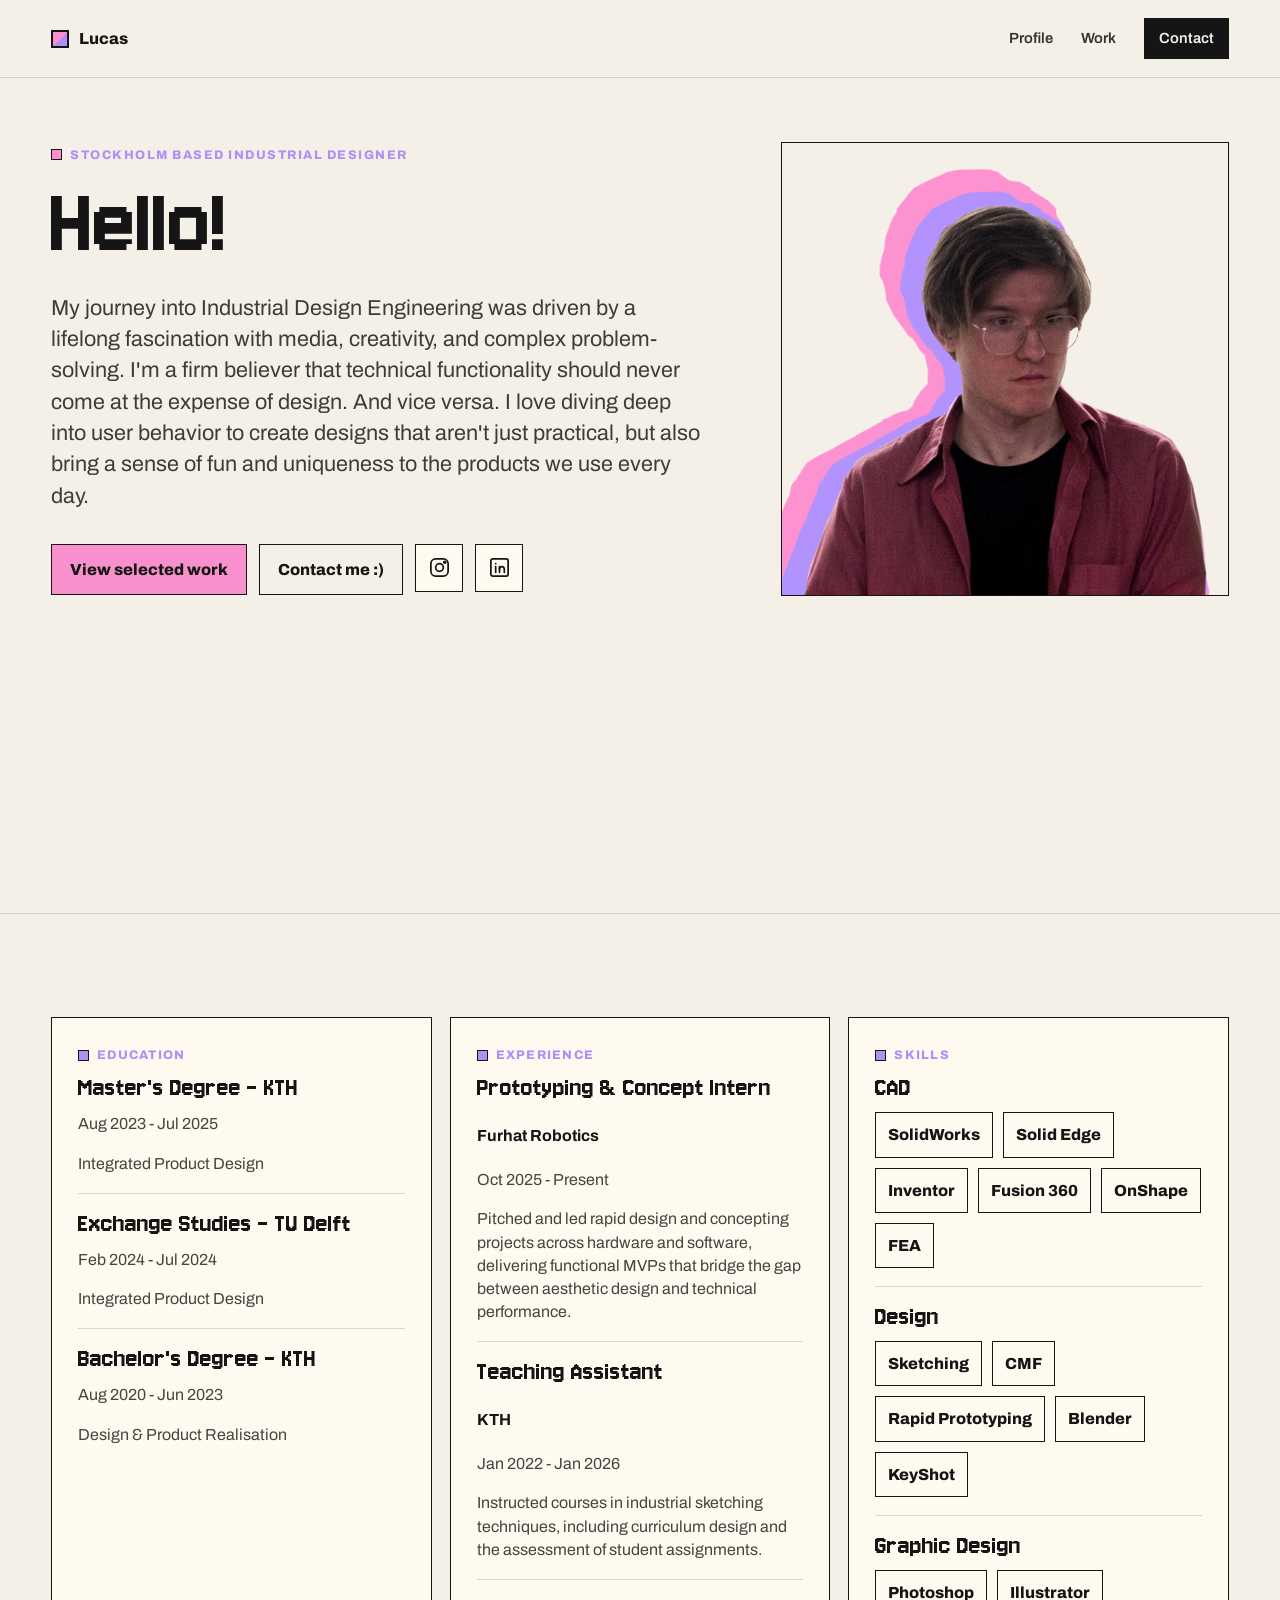
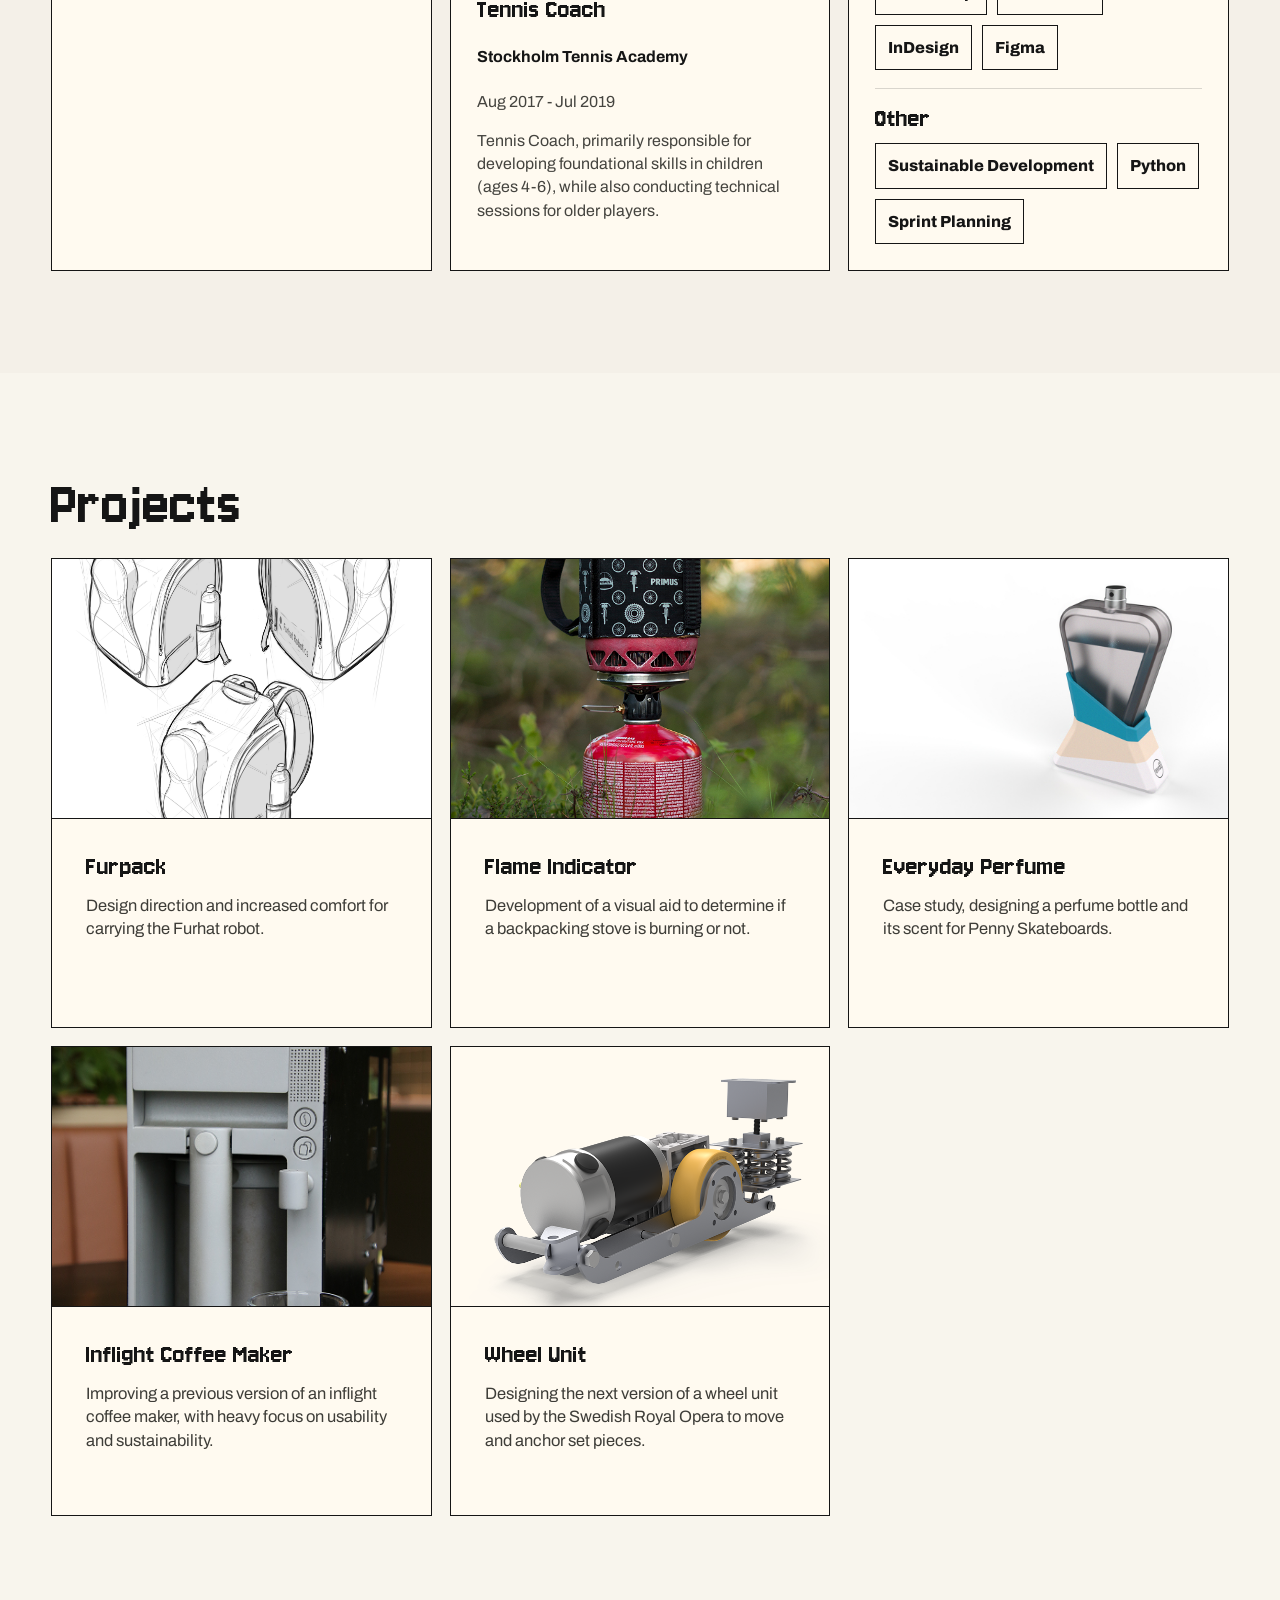
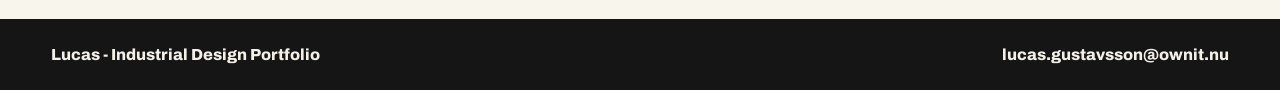
==== commit 595c7819: "Refine text in hero section Corrected phrasing for clarity in the hero text." ====
--- a/index.html
+++ b/index.html
@@ -35,7 +35,7 @@
             My journey into Industrial Design Engineering was driven by a lifelong fascination with media,
             creativity, and complex problem-solving. I'm a firm believer that technical functionality should never
             come at the expense of design. And vice versa. I love diving deep into user behavior to create designs
-            that aren't just practical, but also bring back a sense of fun and uniqueness to the products we use
+            that aren't just practical, but also bring a sense of fun and uniqueness to the products we use
             every day.
           </p>
           <div class="hero-actions" aria-label="Primary actions">
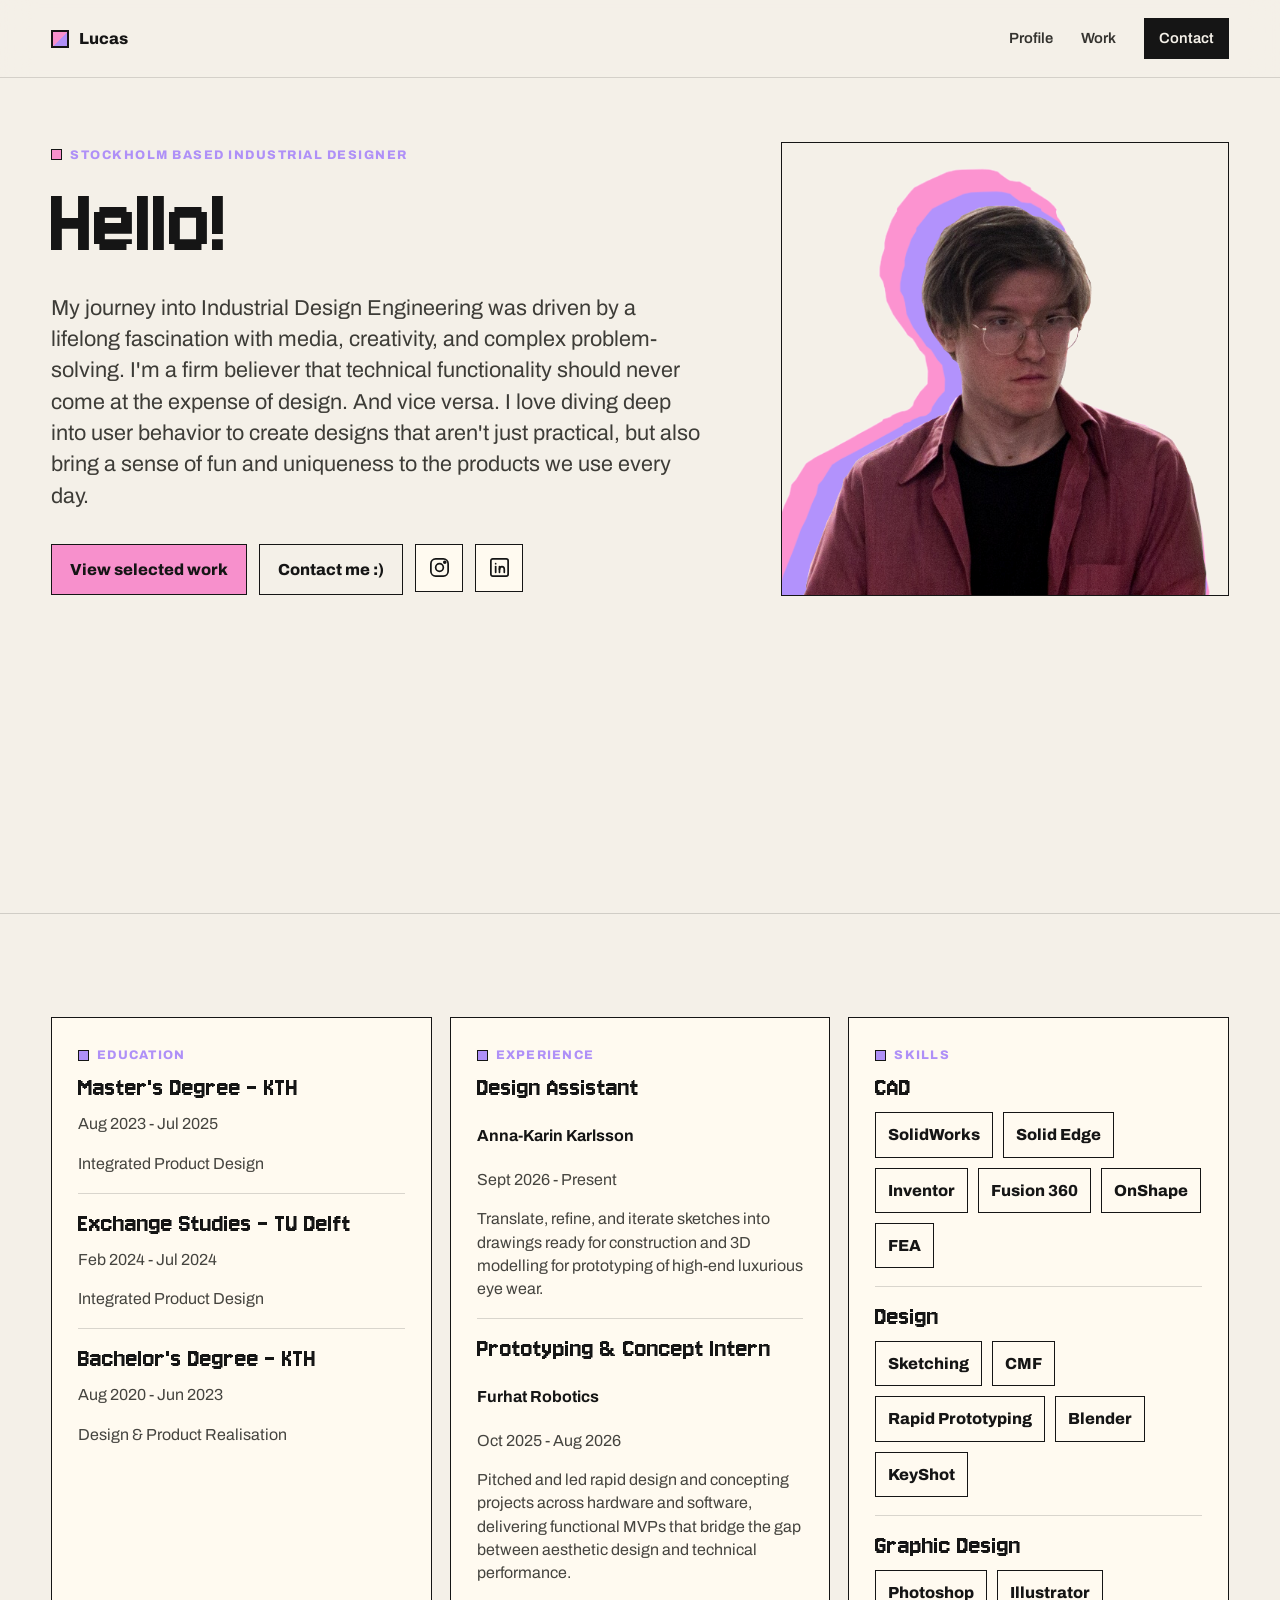
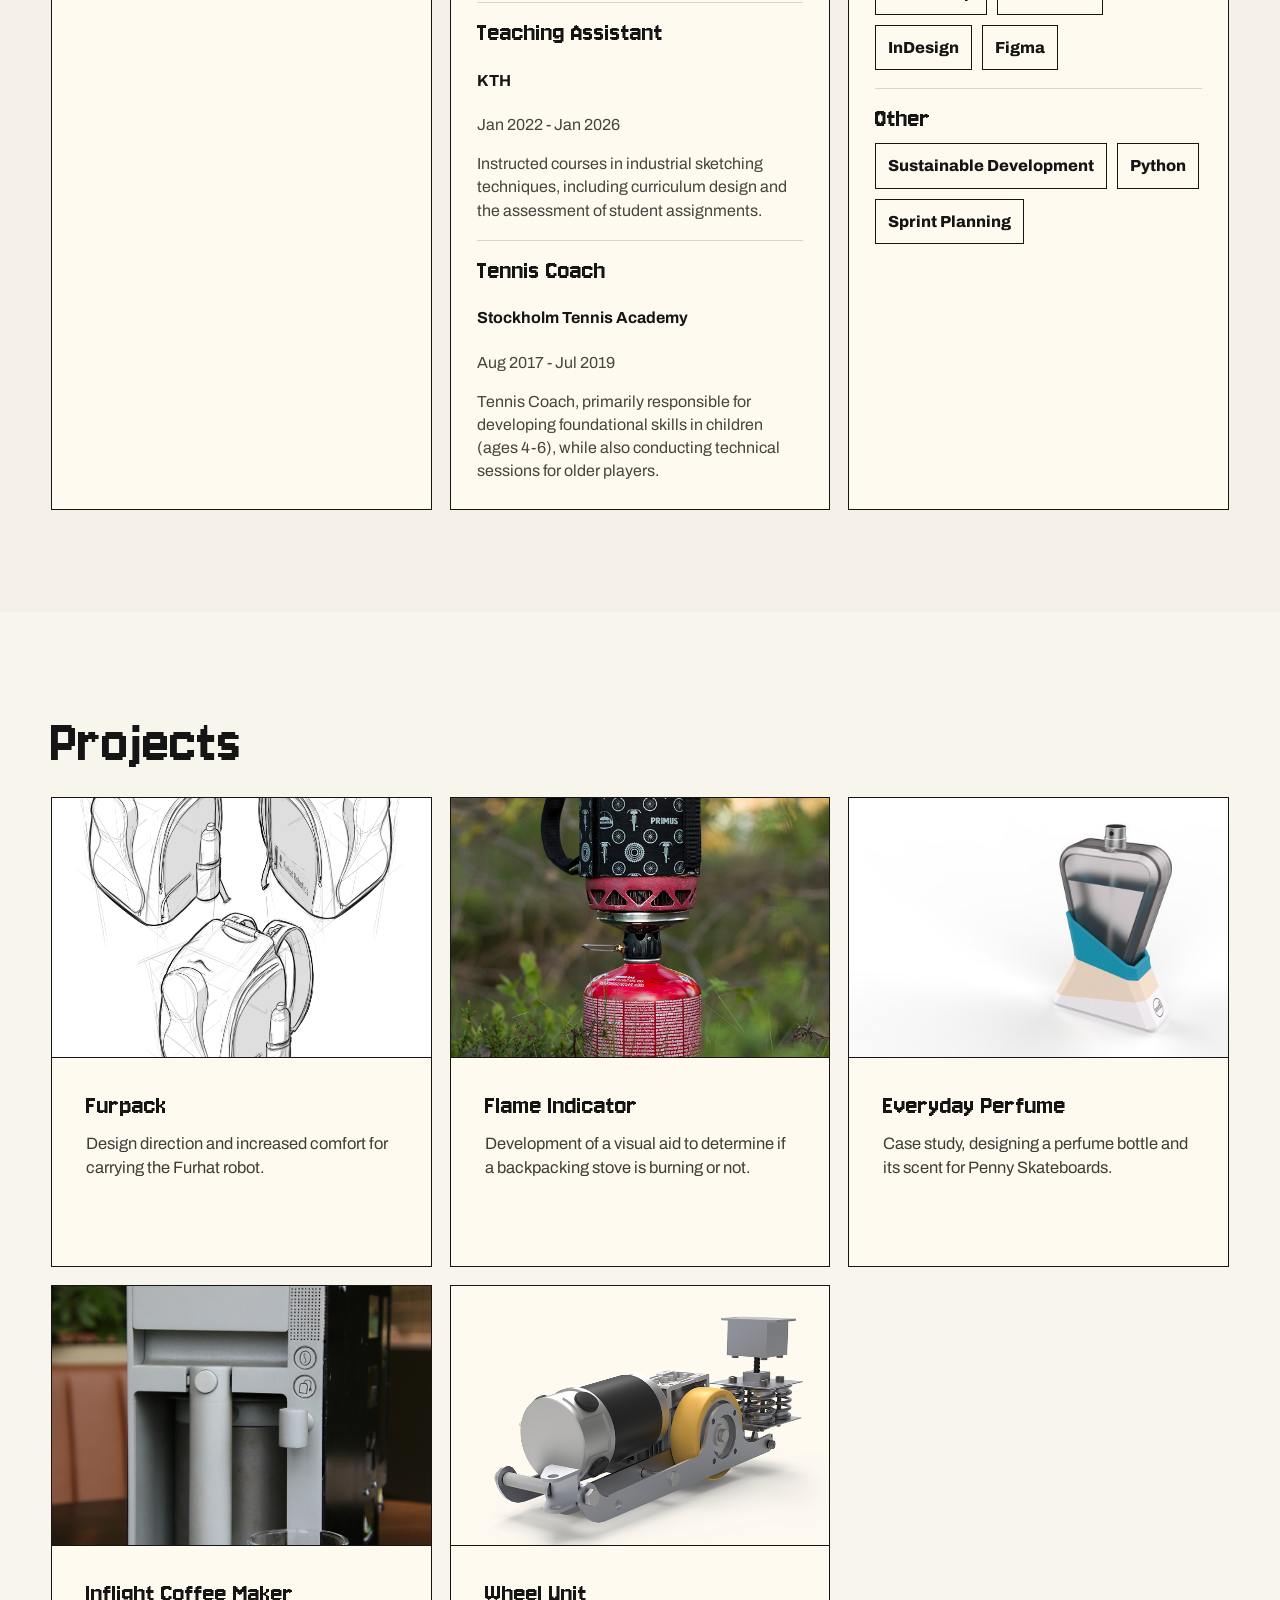
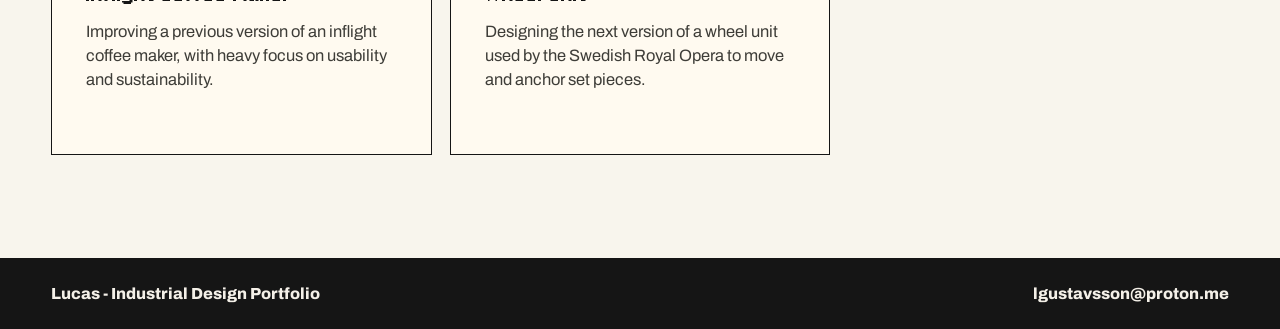
==== commit ba9eaa61: "Change contact email and add experience entry Updated email contact information and added a new expe" ====
--- a/index.html
+++ b/index.html
@@ -40,7 +40,7 @@
           </p>
           <div class="hero-actions" aria-label="Primary actions">
             <a class="button primary" href="#work">View selected work</a>
-            <a class="button secondary" href="mailto:lucas.gustavsson@ownit.nu">Contact me :)</a>
+            <a class="button secondary" href="mailto:lgustavsson@proton.me">Contact me :)</a>
             <!-- Social icons: replace href values with your real Instagram and LinkedIn URLs. -->
             <a class="icon-link" href="https://www.instagram.com/designswithlucas" target="_blank" rel="noreferrer" aria-label="Instagram profile">
               <svg viewBox="0 0 24 24" aria-hidden="true">
@@ -96,11 +96,18 @@
       <article class="profile-group">
         <p class="entry-label">Experience</p>
         <div class="entry-list">
+           <!-- Experience entry -->
+          <div class="resume-entry">
+            <h3>Design Assistant</h3>
+            <h4>Anna-Karin Karlsson</h4>
+            <p>Sept 2026 - Present</p>
+            <p>Translate, refine, and iterate sketches into drawings ready for construction and 3D modelling for prototyping of high-end luxurious eye wear.</p>
+          </div>
           <!-- Experience entry -->
           <div class="resume-entry">
             <h3>Prototyping & Concept Intern</h3>
             <h4>Furhat Robotics</h4>
-            <p>Oct 2025 - Present</p>
+            <p>Oct 2025 - Aug 2026</p>
             <p>Pitched and led rapid design and concepting 
 projects across hardware and software, delivering 
 functional MVPs that bridge the gap between 
@@ -244,7 +251,7 @@
 
   <footer class="site-footer">
     <p>Lucas - Industrial Design Portfolio</p>
-    <a href="mailto:lucas.gustavsson@ownit.nu">lucas.gustavsson@ownit.nu</a>
+    <a href="mailto:lgustavsson@proton.me">lgustavsson@proton.me</a>
   </footer>
 </body>
 </html>
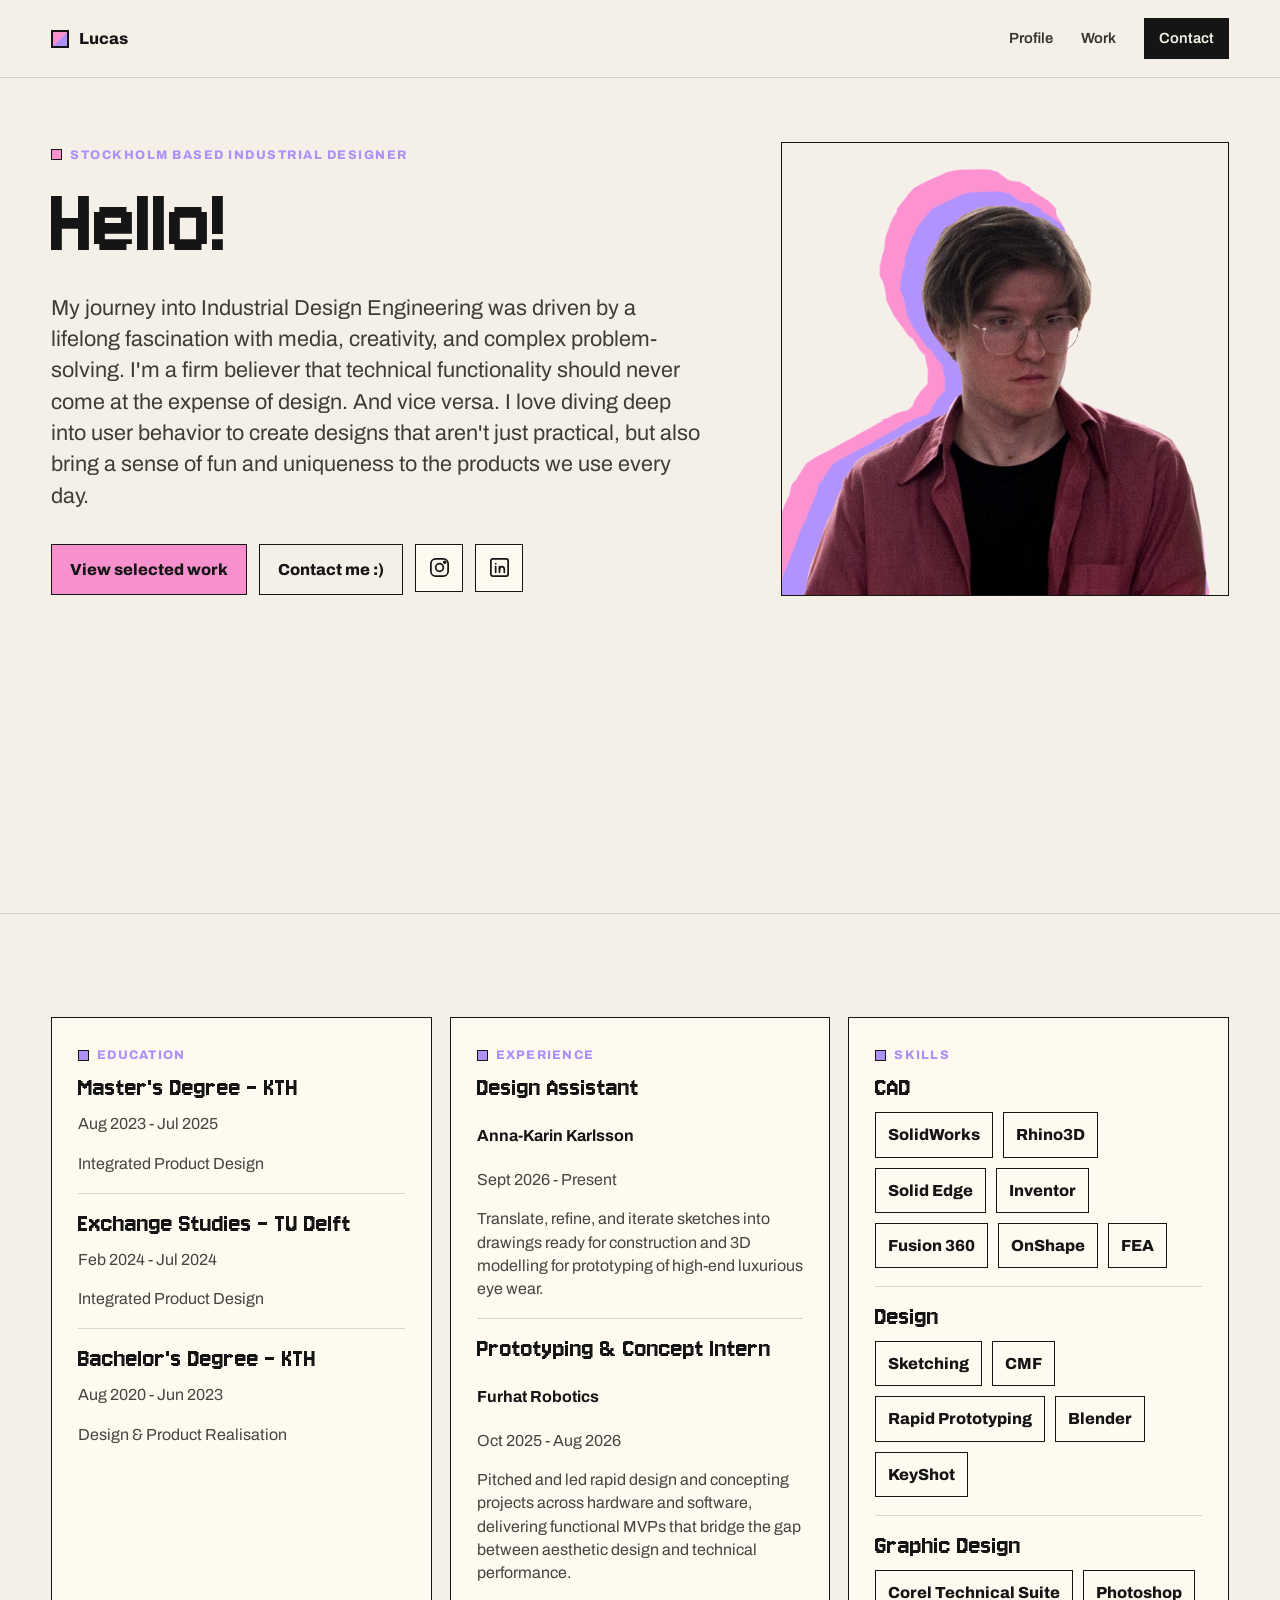
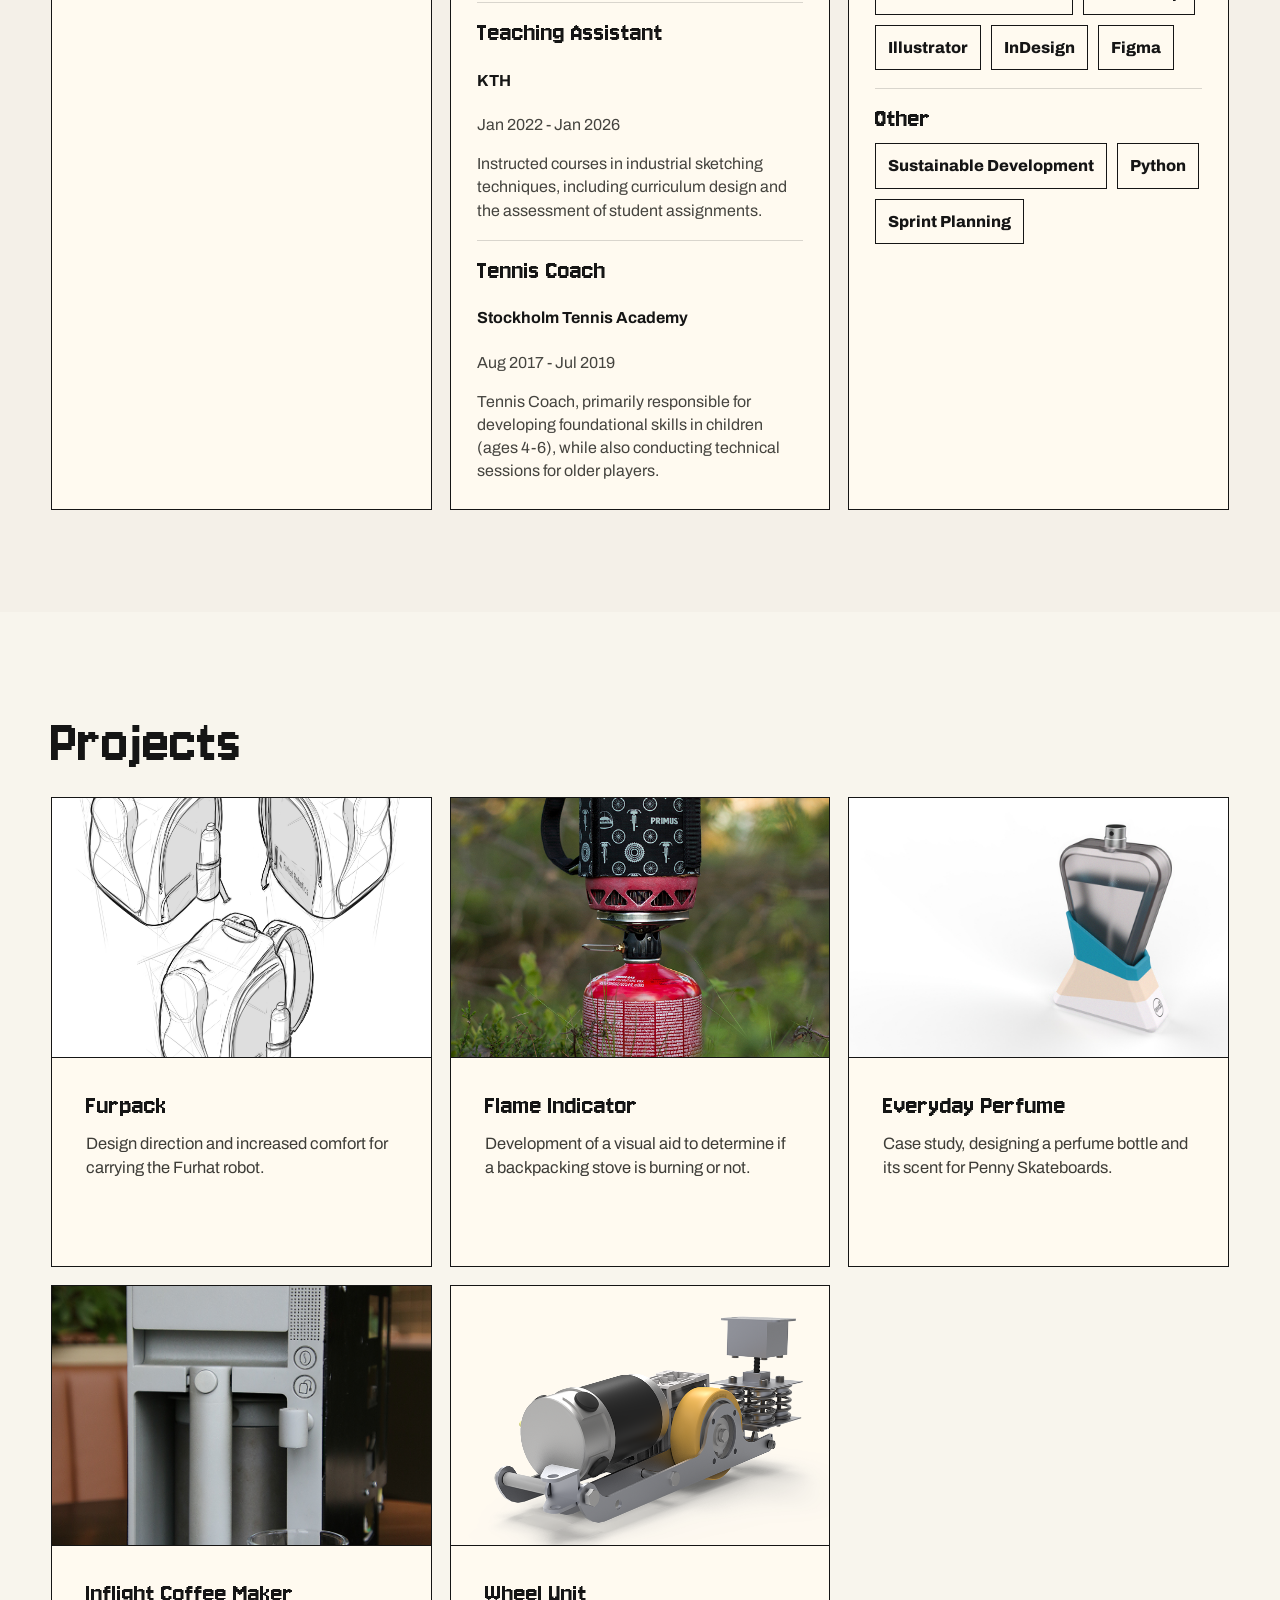
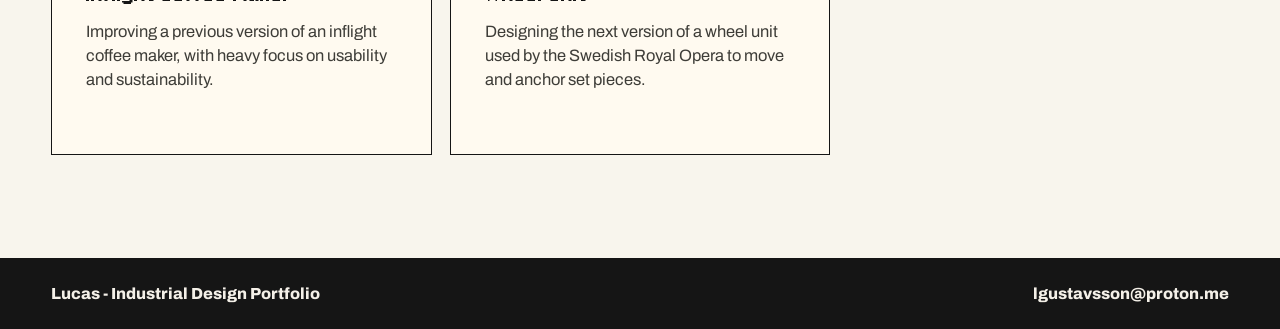
==== commit da75ccaf: "Add skills to CAD and Graphic Design sections" ====
--- a/index.html
+++ b/index.html
@@ -20,7 +20,7 @@
     <nav>
       <a href="#profile">Profile</a>
       <a href="#work">Work</a>
-      <a href="mailto:lucas.gustavsson@ownit.nu" class="nav-action">Contact</a>
+      <a href="mailto:lgustavsson@proton.me" class="nav-action">Contact</a>
     </nav>
   </header>
 
@@ -141,6 +141,7 @@
             <h3>CAD</h3>
             <div class="skills">
               <span>SolidWorks</span>
+              <span>Rhino3D</span>
               <span>Solid Edge</span>
               <span>Inventor</span>
               <span>Fusion 360</span>
@@ -163,6 +164,7 @@
           <div class="skill-group">
             <h3>Graphic Design</h3>
             <div class="skills">
+              <span>Corel Technical Suite</span>
               <span>Photoshop</span>
               <span>Illustrator</span>
               <span>InDesign</span>
